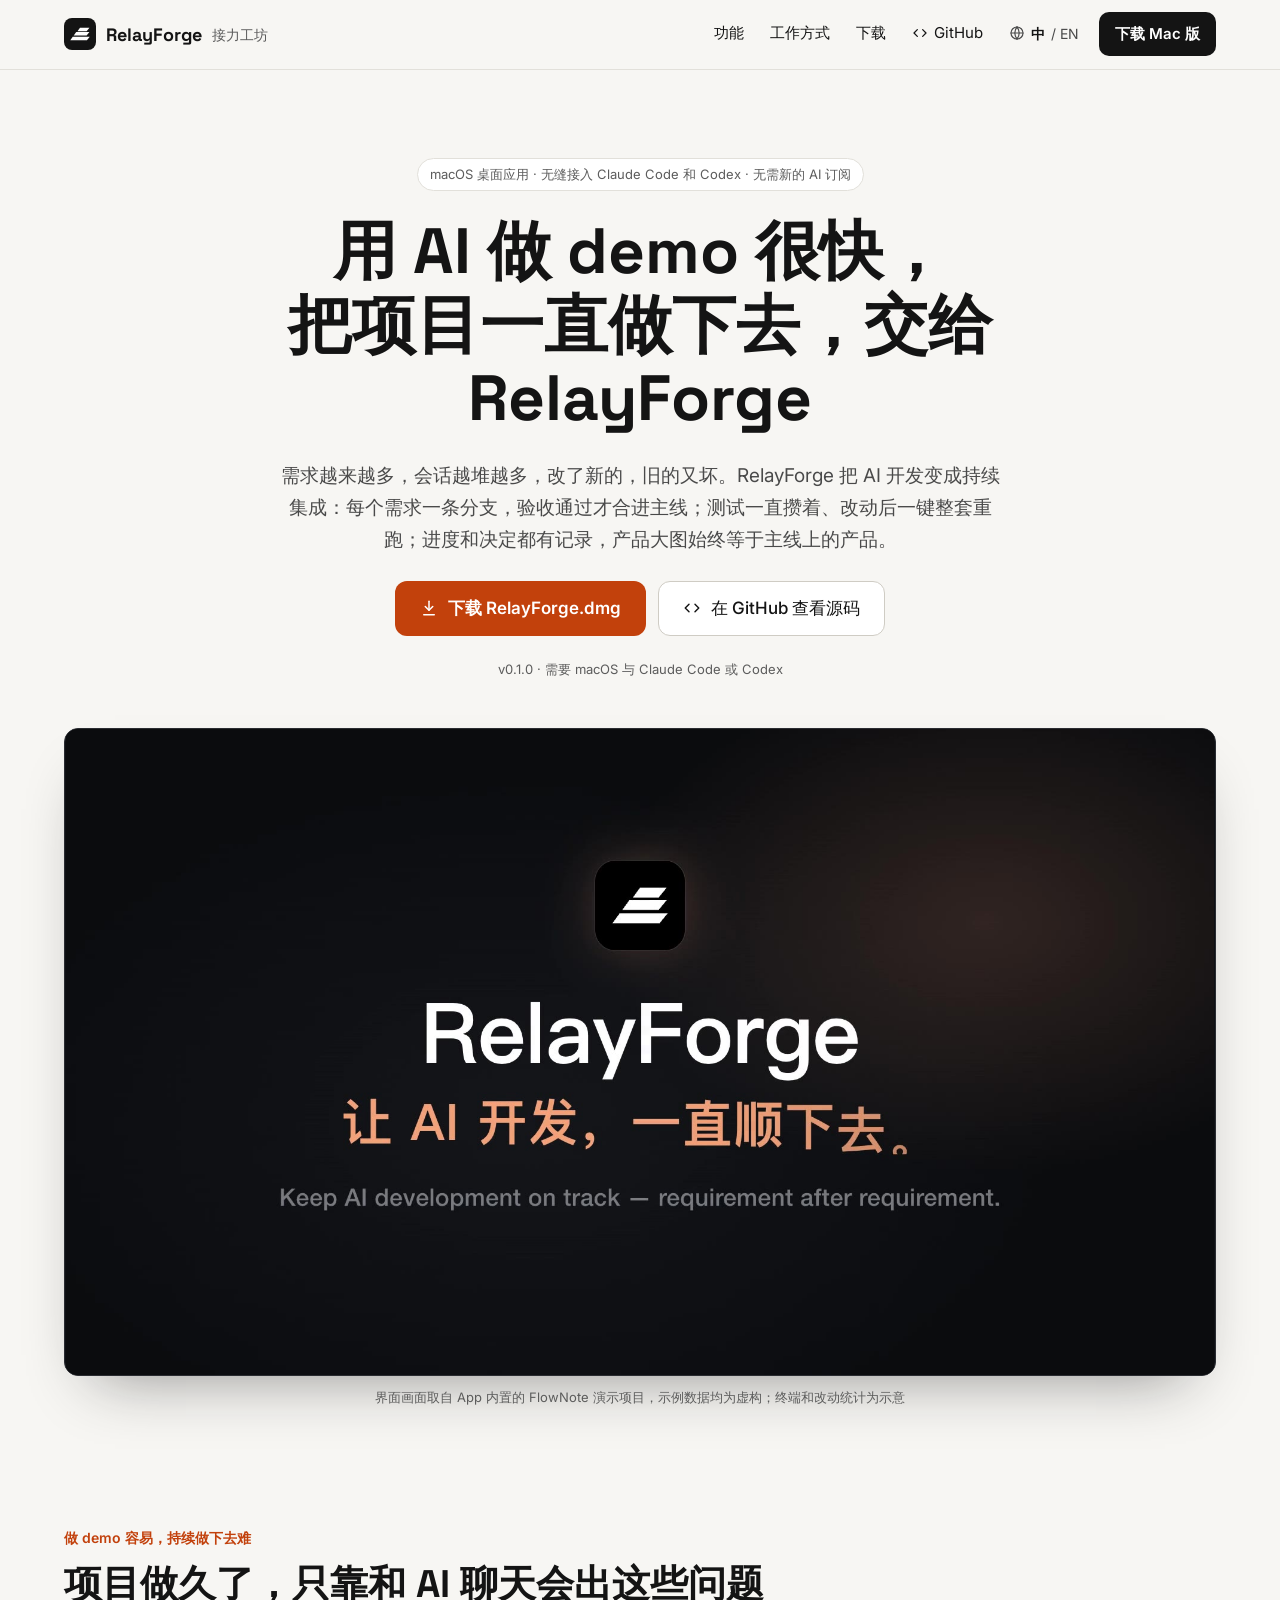
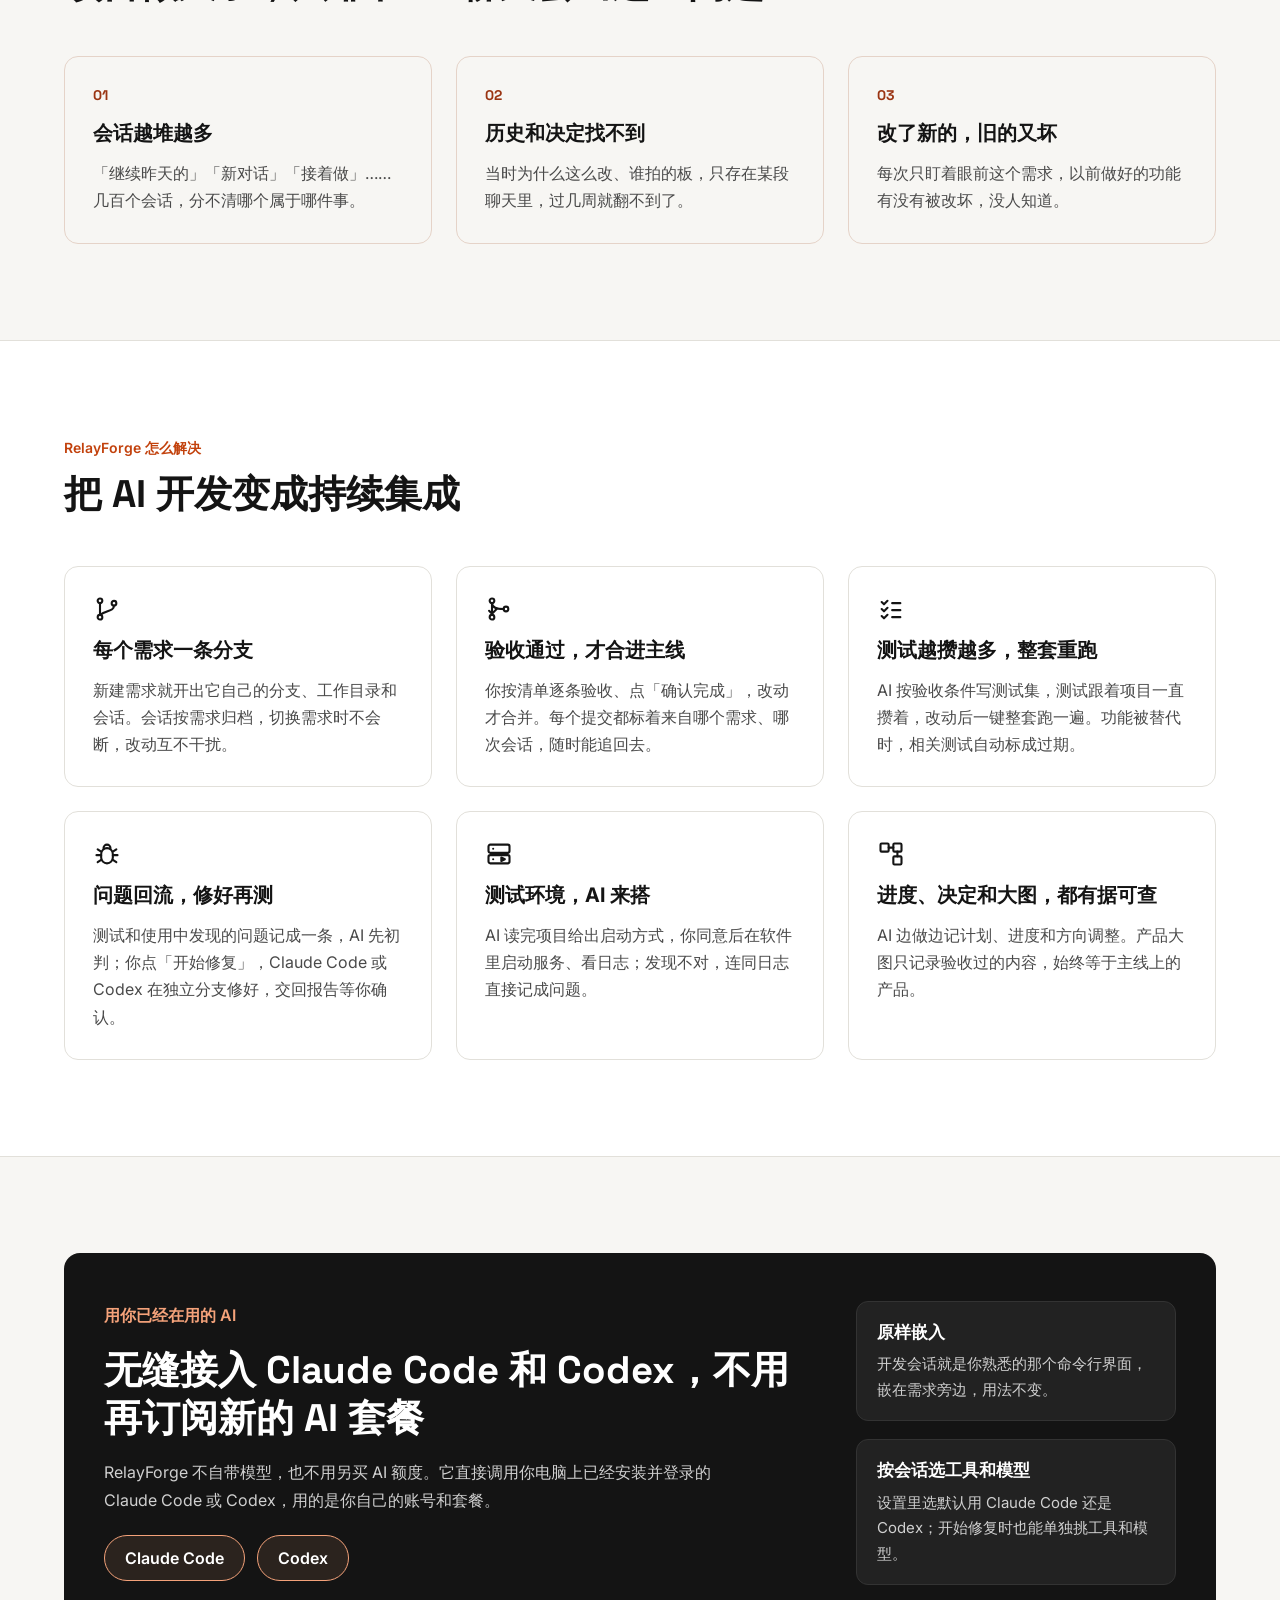
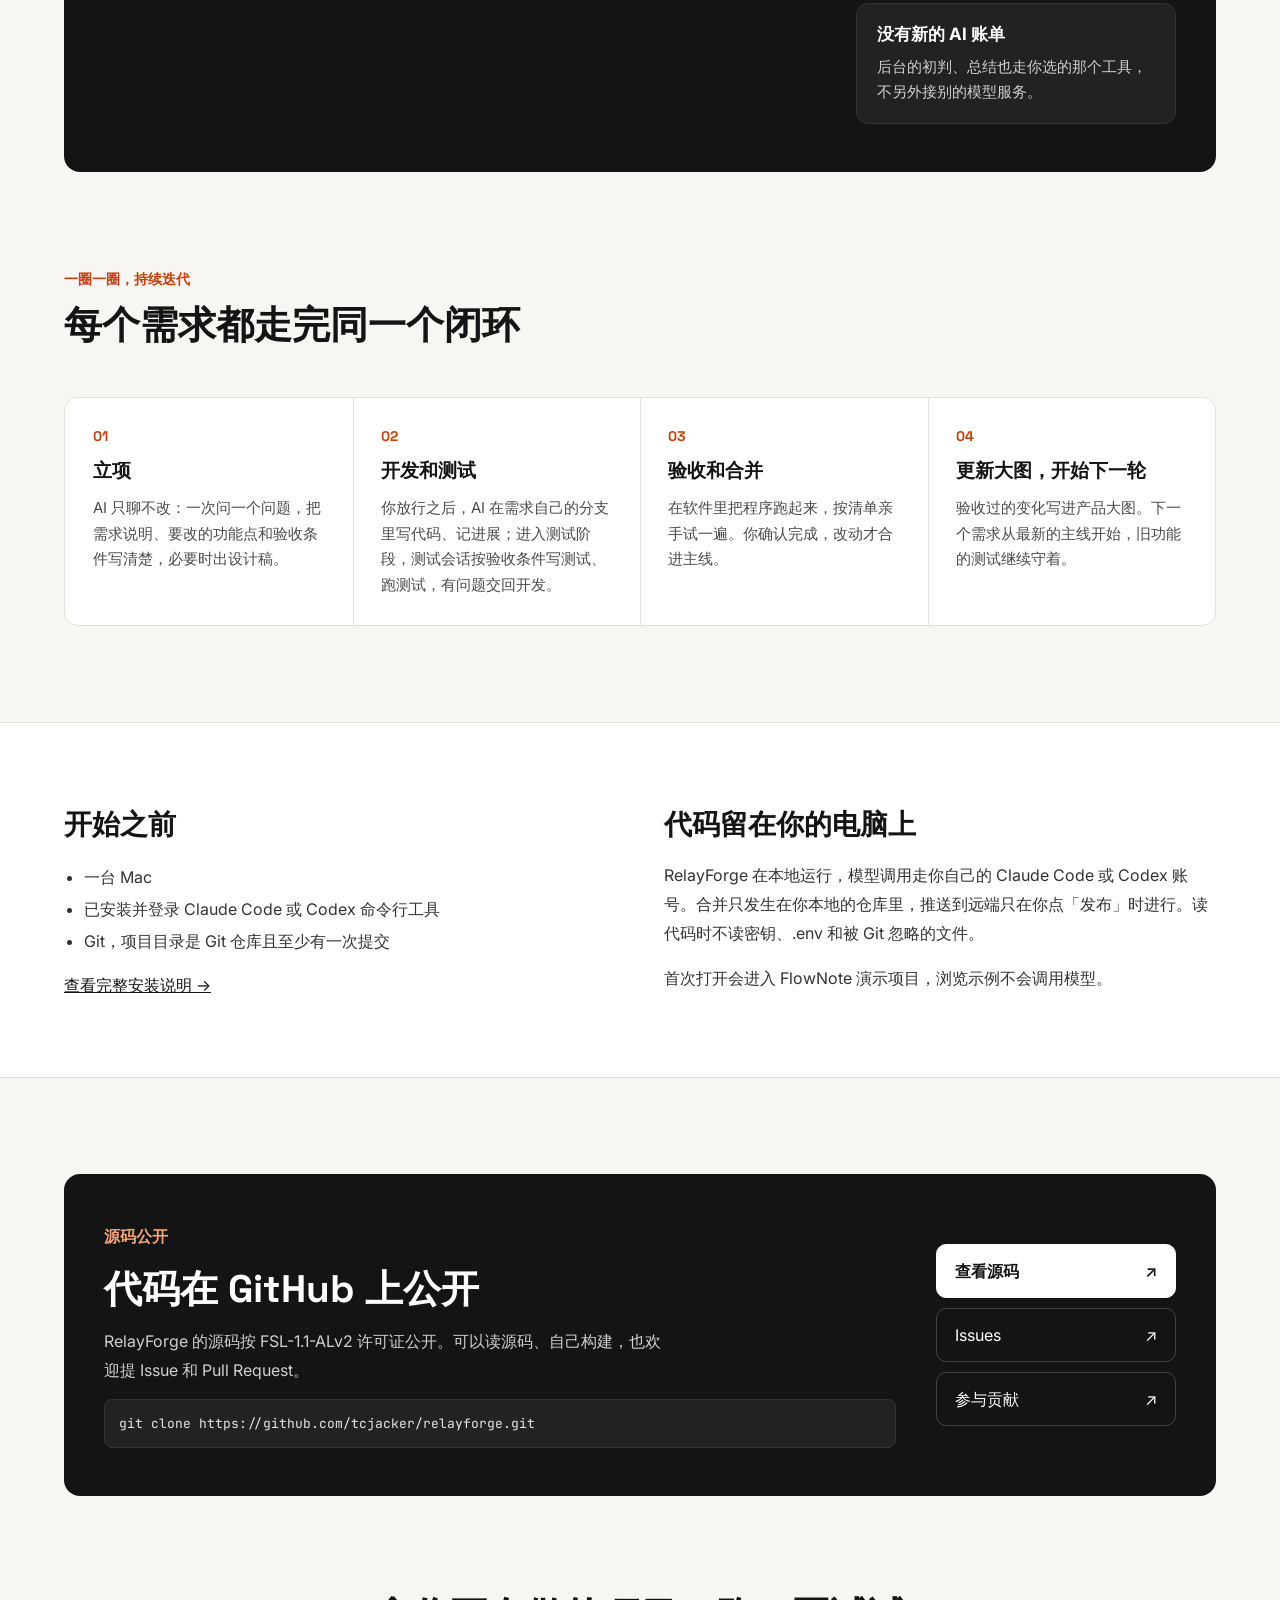
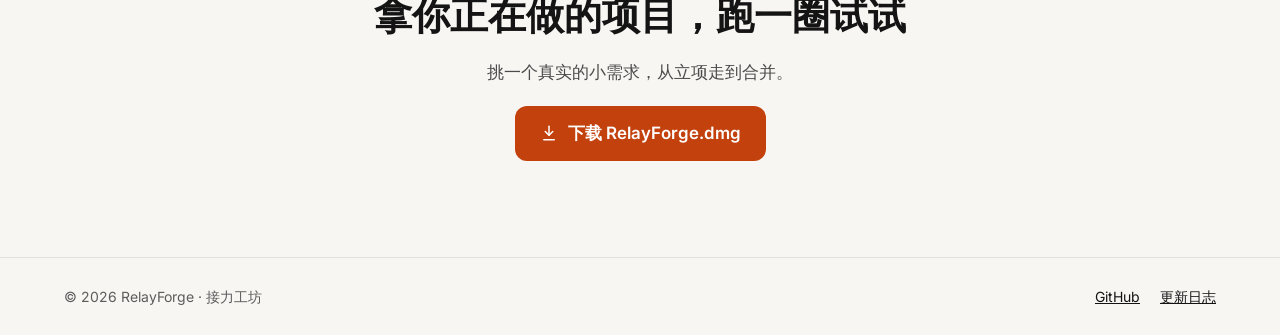
==== index.html @ 6fe55074 "Publish RelayForge website Co-Authored-By: Claude Opus 5.5 <noreply@anthropic.com>" ====
<!doctype html>
<html lang="zh-CN">
<head>
<meta charset="utf-8">
<meta name="viewport" content="width=device-width, initial-scale=1">
<title>RelayForge · 让项目一直做下去：为 AI 持续开发而生的工作台</title>
<meta name="description" content="用 Claude Code、Codex 做 demo 很快，把项目一直做下去才难。RelayForge 为持续开发而生，无缝接入你已经在用的 Claude Code 和 Codex，不用再订阅新的 AI 套餐：每个需求一条分支，验收通过才合进主线；测试越攒越多、改动后一键整套重跑；进度、决定和产品大图都有据可查。">
<link rel="icon" href="/static/logo.svg" type="image/svg+xml">
<link rel="alternate" hreflang="zh-CN" href="https://tcjacker.github.io/">
<link rel="alternate" hreflang="en" href="https://tcjacker.github.io/en">
<link rel="preconnect" href="https://fonts.googleapis.com">
<link rel="stylesheet" href="https://fonts.googleapis.com/css2?family=Inter:wght@400;500;600;700&family=Space+Grotesk:wght@500;700&family=JetBrains+Mono:wght@400;500&display=swap">
<link rel="stylesheet" href="/static/site.css">
<script src="/static/site.js" defer></script>
</head>
<body>
<a class="skip" href="#main">跳到正文</a>
<header class="site-header">
  <nav class="wrap nav" aria-label="主导航">
    <a class="brand" href="/">
      <span class="brand-mark"><svg width="22" height="22" viewBox="15 25 70 50" aria-hidden="true"><polygon points="50,30 80,30 71,41 42,41" fill="#fff"/><polygon points="38,44 80,44 71,55 30,55" fill="#fff"/><polygon points="27,59 81,59 72,70 19,70" fill="#fff"/></svg></span>
      <span class="brand-name">RelayForge</span>
      <span class="brand-tag">接力工坊</span>
    </a>
    <div class="nav-links">
      <a href="/#features">功能</a>
      <a href="/#flow">工作方式</a>
      <a href="/download" >下载</a>
      
      <a href="https://github.com/tcjacker/relayforge"><svg width="16" height="16" viewBox="0 0 24 24" fill="none" stroke="currentColor" stroke-width="1.9" stroke-linecap="round" stroke-linejoin="round" aria-hidden="true"><path d="m8 7-5 5 5 5"/><path d="m16 7 5 5-5 5"/></svg>GitHub</a>
      <a class="lang" href="/en/" hreflang="en" aria-label="Switch to English"><svg width="16" height="16" viewBox="0 0 24 24" fill="none" stroke="currentColor" stroke-width="1.8" stroke-linecap="round" stroke-linejoin="round" aria-hidden="true"><circle cx="12" cy="12" r="9"/><path d="M3 12h18"/><path d="M12 3a14 14 0 0 1 0 18"/><path d="M12 3a14 14 0 0 0 0 18"/></svg><b>中</b> / EN</a>
      <a class="nav-cta" href="/download">下载 Mac 版</a>
    </div>
  </nav>
</header>
<main id="main">

<section class="wrap hero">
  <p class="pill">macOS 桌面应用 · 无缝接入 Claude Code 和 Codex · 无需新的 AI 订阅</p>
  <h1><span>用 AI 做 demo 很快，</span><span>把项目一直做下去，交给 RelayForge</span></h1>
  <p class="lead">需求越来越多，会话越堆越多，改了新的，旧的又坏。RelayForge 把 AI 开发变成持续集成：每个需求一条分支，验收通过才合进主线；测试一直攒着、改动后一键整套重跑；进度和决定都有记录，产品大图始终等于主线上的产品。</p>
  <div class="actions">
    <a class="btn btn-primary" href="/download"><svg width="18" height="18" viewBox="0 0 24 24" fill="none" stroke="currentColor" stroke-width="2" stroke-linecap="round" stroke-linejoin="round" aria-hidden="true"><path d="M12 3v12"/><path d="m7 10 5 5 5-5"/><path d="M5 21h14"/></svg>下载 RelayForge.dmg</a>
    <a class="btn btn-ghost" href="https://github.com/tcjacker/relayforge"><svg width="18" height="18" viewBox="0 0 24 24" fill="none" stroke="currentColor" stroke-width="1.9" stroke-linecap="round" stroke-linejoin="round" aria-hidden="true"><path d="m8 7-5 5 5 5"/><path d="m16 7 5 5-5 5"/></svg>在 GitHub 查看源码</a>
  </div>
  <p class="meta">v0.1.0 · 需要 macOS 与 Claude Code 或 Codex</p>
</section>

<section class="wrap preview">
  <figure class="promo">
    <video muted loop playsinline preload="metadata" data-autoplay
           poster="/static/video/relayforge-promo-poster.jpg" aria-label="RelayForge 宣传视频：只靠和 AI 聊天做项目，上周做到哪了不记得、又要讲一遍背景、修好一个 bug 坏了两个功能、一次改几十个文件，于是不敢放手。RelayForge 让 AI 开发一直顺下去：隔多久回来都接得上；放心让 AI 大胆改，没你点头进不了主线；你只做决定，问题 AI 找、AI 修，环境 AI 搭；项目越做越清楚。用你现在的 Claude Code 或 Codex，不用新的 AI 订阅">
      <source src="/static/video/relayforge-promo.mp4" type="video/mp4">
    </video>
    <figcaption class="caption">界面画面取自 App 内置的 FlowNote 演示项目，示例数据均为虚构；终端和改动统计为示意</figcaption>
  </figure>
</section>

<section id="why" class="wrap section section-after-preview">
  <div class="section-head">
    <p class="kicker">做 demo 容易，持续做下去难</p>
    <h2 class="h2">项目做久了，只靠和 AI 聊天会出这些问题</h2>
  </div>
  <ol class="cards pains">
    
    <li class="card pain"><span class="pain-num">01</span><h3>会话越堆越多</h3><p>「继续昨天的」「新对话」「接着做」……几百个会话，分不清哪个属于哪件事。</p></li>
    
    <li class="card pain"><span class="pain-num">02</span><h3>历史和决定找不到</h3><p>当时为什么这么改、谁拍的板，只存在某段聊天里，过几周就翻不到了。</p></li>
    
    <li class="card pain"><span class="pain-num">03</span><h3>改了新的，旧的又坏</h3><p>每次只盯着眼前这个需求，以前做好的功能有没有被改坏，没人知道。</p></li>
    
  </ol>
</section>

<section id="features" class="band">
  <div class="wrap section">
    <div class="section-head">
      <p class="kicker">RelayForge 怎么解决</p>
      <h2 class="h2">把 AI 开发变成持续集成</h2>
    </div>
    <div class="cards cards-3">
      <div class="card"><svg width="28" height="28" viewBox="0 0 24 24" fill="none" stroke="currentColor" stroke-width="1.8" stroke-linecap="round" stroke-linejoin="round" aria-hidden="true"><circle cx="6" cy="5" r="2"/><circle cx="6" cy="19" r="2"/><circle cx="18" cy="7" r="2"/><path d="M6 7v10"/><path d="M18 9c0 5-6 4-12 8"/></svg><h3>每个需求一条分支</h3><p>新建需求就开出它自己的分支、工作目录和会话。会话按需求归档，切换需求时不会断，改动互不干扰。</p></div>
      <div class="card"><svg width="28" height="28" viewBox="0 0 24 24" fill="none" stroke="currentColor" stroke-width="1.8" stroke-linecap="round" stroke-linejoin="round" aria-hidden="true"><circle cx="6" cy="5" r="2"/><circle cx="6" cy="19" r="2"/><circle cx="18" cy="12" r="2"/><path d="M6 7v10"/><path d="M6 7c0 4 6 5 10 5"/><path d="m3.5 13.5 2.5 2.5 4-4"/></svg><h3>验收通过，才合进主线</h3><p>你按清单逐条验收、点「确认完成」，改动才合并。每个提交都标着来自哪个需求、哪次会话，随时能追回去。</p></div>
      <div class="card"><svg width="28" height="28" viewBox="0 0 24 24" fill="none" stroke="currentColor" stroke-width="1.8" stroke-linecap="round" stroke-linejoin="round" aria-hidden="true"><path d="m4 6 2 2 3-3"/><path d="m4 12 2 2 3-3"/><path d="m4 18 2 2 3-3"/><path d="M13 7h7"/><path d="M13 13h7"/><path d="M13 19h7"/></svg><h3>测试越攒越多，整套重跑</h3><p>AI 按验收条件写测试集，测试跟着项目一直攒着，改动后一键整套跑一遍。功能被替代时，相关测试自动标成过期。</p></div>
      <div class="card"><svg width="28" height="28" viewBox="0 0 24 24" fill="none" stroke="currentColor" stroke-width="1.8" stroke-linecap="round" stroke-linejoin="round" aria-hidden="true"><rect x="7" y="7" width="10" height="13" rx="5"/><path d="M9 7a3 3 0 0 1 6 0"/><path d="M3 13h4"/><path d="M17 13h4"/><path d="M4 8l3 2"/><path d="M20 8l-3 2"/><path d="M4 19l3-2"/><path d="M20 19l-3-2"/></svg><h3>问题回流，修好再测</h3><p>测试和使用中发现的问题记成一条，AI 先初判；你点「开始修复」，Claude Code 或 Codex 在独立分支修好，交回报告等你确认。</p></div>
      <div class="card"><svg width="28" height="28" viewBox="0 0 24 24" fill="none" stroke="currentColor" stroke-width="1.8" stroke-linecap="round" stroke-linejoin="round" aria-hidden="true"><rect x="3" y="4" width="18" height="7" rx="1.5"/><rect x="3" y="13" width="18" height="7" rx="1.5"/><path d="M7 7.5h.01"/><path d="M7 16.5h.01"/><path d="m14 15 3 1.5-3 1.5z"/></svg><h3>测试环境，AI 来搭</h3><p>AI 读完项目给出启动方式，你同意后在软件里启动服务、看日志；发现不对，连同日志直接记成问题。</p></div>
      <div class="card"><svg width="28" height="28" viewBox="0 0 24 24" fill="none" stroke="currentColor" stroke-width="1.8" stroke-linecap="round" stroke-linejoin="round" aria-hidden="true"><rect x="3" y="3" width="7" height="7" rx="1"/><rect x="14" y="3" width="7" height="7" rx="1"/><rect x="14" y="14" width="7" height="7" rx="1"/><path d="M10 6.5h4"/><path d="M17.5 10v4"/></svg><h3>进度、决定和大图，都有据可查</h3><p>AI 边做边记计划、进度和方向调整。产品大图只记录验收过的内容，始终等于主线上的产品。</p></div>
    </div>
  </div>
</section>

<section id="bring-your-ai" class="wrap">
  <div class="byo">
    <div class="byo-head">
      <p class="kicker">用你已经在用的 AI</p>
      <h2 class="h2">无缝接入 Claude Code 和 Codex，不用再订阅新的 AI 套餐</h2>
      <p>RelayForge 不自带模型，也不用另买 AI 额度。它直接调用你电脑上已经安装并登录的 Claude Code 或 Codex，用的是你自己的账号和套餐。</p>
      <div class="byo-tools" aria-hidden="true"><span>Claude Code</span><span>Codex</span></div>
    </div>
    <ul class="byo-points">
      
      <li><h3>原样嵌入</h3><p>开发会话就是你熟悉的那个命令行界面，嵌在需求旁边，用法不变。</p></li>
      
      <li><h3>按会话选工具和模型</h3><p>设置里选默认用 Claude Code 还是 Codex；开始修复时也能单独挑工具和模型。</p></li>
      
      <li><h3>没有新的 AI 账单</h3><p>后台的初判、总结也走你选的那个工具，不另外接别的模型服务。</p></li>
      
    </ul>
  </div>
</section>

<section id="flow" class="wrap section">
  <div class="section-head">
    <p class="kicker">一圈一圈，持续迭代</p>
    <h2 class="h2">每个需求都走完同一个闭环</h2>
  </div>
  <ol class="steps">
    
    <li><span class="num">01</span><h3>立项</h3><p>AI 只聊不改：一次问一个问题，把需求说明、要改的功能点和验收条件写清楚，必要时出设计稿。</p></li>
    
    <li><span class="num">02</span><h3>开发和测试</h3><p>你放行之后，AI 在需求自己的分支里写代码、记进展；进入测试阶段，测试会话按验收条件写测试、跑测试，有问题交回开发。</p></li>
    
    <li><span class="num">03</span><h3>验收和合并</h3><p>在软件里把程序跑起来，按清单亲手试一遍。你确认完成，改动才合进主线。</p></li>
    
    <li><span class="num">04</span><h3>更新大图，开始下一轮</h3><p>验收过的变化写进产品大图。下一个需求从最新的主线开始，旧功能的测试继续守着。</p></li>
    
  </ol>
</section>

<section class="band">
  <div class="wrap two-col">
    <div>
      <h2 class="h2-sm">开始之前</h2>
      <ul class="bullets">
        <li>一台 Mac</li>
        <li>已安装并登录 Claude Code 或 Codex 命令行工具</li>
        <li>Git，项目目录是 Git 仓库且至少有一次提交</li>
      </ul>
      <a href="/download#requirements">查看完整安装说明 →</a>
    </div>
    <div>
      <h2 class="h2-sm">代码留在你的电脑上</h2>
      <p class="body-text">RelayForge 在本地运行，模型调用走你自己的 Claude Code 或 Codex 账号。合并只发生在你本地的仓库里，推送到远端只在你点「发布」时进行。读代码时不读密钥、.env 和被 Git 忽略的文件。</p>
      <p class="body-text">首次打开会进入 FlowNote 演示项目，浏览示例不会调用模型。</p>
    </div>
  </div>
</section>


<section id="opensource" class="wrap">
  <div class="os">
    <div class="os-text">
      <p class="kicker">源码公开</p>
      
      <h2 class="h2">代码在 GitHub 上公开</h2>
      <p>RelayForge 的源码按 FSL-1.1-ALv2 许可证公开。可以读源码、自己构建，也欢迎提 Issue 和 Pull Request。</p>
      <div class="code">git clone https://github.com/tcjacker/relayforge.git</div>
      
    </div>
    <div class="os-links">
      <a href="https://github.com/tcjacker/relayforge">查看源码 <span aria-hidden="true">↗</span></a>
      <a href="https://github.com/tcjacker/relayforge/issues">Issues <span aria-hidden="true">↗</span></a>
      <a href="https://github.com/tcjacker/relayforge/blob/main/CONTRIBUTING.md">参与贡献 <span aria-hidden="true">↗</span></a>
    </div>
  </div>
</section>


<section class="wrap cta">
  <h2 class="h2">拿你正在做的项目，跑一圈试试</h2>
  <p>挑一个真实的小需求，从立项走到合并。</p>
  <a class="btn btn-primary" href="/download"><svg width="18" height="18" viewBox="0 0 24 24" fill="none" stroke="currentColor" stroke-width="2" stroke-linecap="round" stroke-linejoin="round" aria-hidden="true"><path d="M12 3v12"/><path d="m7 10 5 5 5-5"/><path d="M5 21h14"/></svg>下载 RelayForge.dmg</a>
</section>

</main>
<footer class="site-footer">
  <div class="wrap footer">
    <span>© 2026 RelayForge · 接力工坊</span>
    <nav aria-label="页脚">
      <a href="https://github.com/tcjacker/relayforge">GitHub</a>
      <a href="/download#changelog">更新日志</a>
      
    </nav>
  </div>
</footer>
</body>
</html>
---- static/site.css ----
:root {
  --ground: #F7F6F3;
  --surface: #FFFFFF;
  --surface-2: #FBFAF8;
  --ink: #141414;
  --ink-2: #333333;
  --muted: #4A4A4A;
  --muted-2: #5C5C5C;
  --line: #E2E0DA;
  --line-2: #CFCCC4;
  --accent: #C2410C;
  --accent-ink: #FFFFFF;
  --dark: #141414;
  --dark-2: #222222;
  --dark-text: #D0D0D0;
  --ok-bg: #E1F0E6; --ok: #1F5F38;
  --warn-bg: #FDEBD8; --warn: #8A2E07;
  --info-bg: #DCE7FB; --info: #1E3A8A;
  --mono: "JetBrains Mono", ui-monospace, SFMono-Regular, Menlo, monospace;
  --display: "Space Grotesk", "Noto Sans SC", "PingFang SC", sans-serif;
  --sans: Inter, "Noto Sans SC", "PingFang SC", system-ui, sans-serif;
}

* { box-sizing: border-box; }
html { -webkit-text-size-adjust: 100%; }
body { margin: 0; background: var(--ground); color: var(--ink); font-family: var(--sans); line-height: 1.5; }
a { color: var(--ink); }
a:hover { color: var(--accent); }
img { max-width: 100%; }
h1, h2, h3 { margin: 0; }
p { margin: 0; }
:focus-visible { outline: 2px solid var(--accent); outline-offset: 2px; }

.skip { position: absolute; left: -9999px; }
.skip:focus { left: 16px; top: 16px; z-index: 10; background: var(--surface); padding: 8px 12px; border-radius: 8px; }
.sr-only { position: absolute; width: 1px; height: 1px; overflow: hidden; clip: rect(0 0 0 0); white-space: nowrap; }

.wrap { max-width: 1200px; margin: 0 auto; padding-left: 24px; padding-right: 24px; }
@media (max-width: 480px) { .wrap { padding-left: 16px; padding-right: 16px; } }

/* 导航 */
.site-header { border-bottom: 1px solid var(--line); background: var(--ground); }
.nav { display: flex; flex-wrap: wrap; align-items: center; justify-content: space-between; gap: 8px 16px; padding-top: 12px; padding-bottom: 12px; }
.brand { display: flex; align-items: center; gap: 10px; text-decoration: none; color: var(--ink); min-height: 44px; }
.brand-mark { width: 32px; height: 32px; border-radius: 8px; background: var(--dark); display: flex; align-items: center; justify-content: center; flex: none; }
.brand-name { font-family: var(--display); font-weight: 700; font-size: 18px; }
.brand-tag { font-size: 14px; color: var(--muted-2); }
.nav-links { display: flex; flex-wrap: wrap; align-items: center; gap: 2px; }
.nav-links a { padding: 10px 12px; min-height: 44px; display: inline-flex; align-items: center; gap: 6px; font-size: 15px; text-decoration: none; border-bottom: 2px solid transparent; }
.nav-links a[aria-current="page"] { font-weight: 600; border-bottom-color: var(--ink); }
.nav-links .lang { font-size: 14px; color: var(--muted); }
.nav-links .lang b { color: var(--ink); }
.nav-links .nav-cta { margin-left: 6px; padding: 10px 16px; border-radius: 10px; background: var(--dark); color: #fff; font-weight: 600; border: 0; }
.nav-links .nav-cta:hover { color: #fff; background: #000; }

/* 按钮 */
.btn { display: inline-flex; align-items: center; justify-content: center; gap: 10px; padding: 14px 24px; min-height: 52px; border-radius: 12px; font: inherit; font-size: 17px; font-weight: 600; text-decoration: none; cursor: pointer; border: 1px solid transparent; }
.btn-primary { background: var(--accent); color: var(--accent-ink); }
.btn-primary:hover { background: #9A3412; color: #fff; }
.btn-ghost { background: var(--surface); color: var(--ink); border-color: var(--line-2); font-weight: 500; }
.btn-dark { background: var(--dark); color: #fff; }
.btn-dark:hover { color: #fff; background: #000; }
.btn-sm { padding: 10px 16px; min-height: 44px; font-size: 15px; border-radius: 10px; }

/* 首页 */
.hero { padding-top: 88px; padding-bottom: 48px; display: flex; flex-direction: column; align-items: center; text-align: center; gap: 24px; }
.pill { display: inline-flex; padding: 6px 12px; border: 1px solid var(--line); border-radius: 999px; font-size: 13px; color: var(--muted-2); background: var(--surface); }
.hero h1 { font-family: var(--display); font-size: clamp(2.2rem, 5vw, 4rem); line-height: 1.15; max-width: 900px; }
.hero h1 span { display: block; }
.lead { font-size: 19px; line-height: 1.7; color: var(--muted); max-width: 720px; }
.actions { display: flex; flex-wrap: wrap; gap: 12px; justify-content: center; }
.meta { font-size: 13px; color: var(--muted-2); }
.actions.start { justify-content: flex-start; }
.block { padding-top: 48px; padding-bottom: 48px; }
.section-tight { padding-top: 72px; padding-bottom: 72px; gap: 28px; }
.h2-xs { font-size: 16px; }
.h3-sm { font-size: 16px; }
.code-lg { padding: 18px 20px; font-size: 14px; line-height: 2; border-radius: 12px; }
#requirements .h2-sm { margin-bottom: 20px; }
.page-intro { padding-top: 56px; padding-bottom: 24px; display: flex; flex-direction: column; gap: 12px; }
.done .body-text .btn-sm { margin-left: 8px; min-height: 36px; padding: 6px 12px; font-size: 14px; vertical-align: middle; }

.preview { padding-bottom: 96px; }
.promo { margin: 0; }
.promo video { display: block; width: 100%; height: auto; aspect-ratio: 16 / 9; border-radius: 14px; border: 1px solid #2A2C31; background: #0E1014; box-shadow: 0 30px 60px -30px rgba(20,20,20,.45); }
.caption { margin-top: 12px; font-size: 13px; color: var(--muted-2); text-align: center; }

.band { background: var(--surface); border-top: 1px solid var(--line); border-bottom: 1px solid var(--line); }
.section { padding-top: 96px; padding-bottom: 96px; display: flex; flex-direction: column; gap: 48px; }
.section-head { display: flex; flex-direction: column; gap: 12px; max-width: 720px; }
.kicker { font-size: 14px; font-weight: 600; color: var(--accent); }
.h2 { font-family: var(--display); font-size: clamp(1.7rem, 3vw, 2.6rem); line-height: 1.25; }
.cards { display: grid; grid-template-columns: repeat(auto-fit, minmax(260px, 1fr)); gap: 24px; }
.cards-3 { grid-template-columns: repeat(3, minmax(0, 1fr)); }
@media (max-width: 960px) { .cards-3 { grid-template-columns: repeat(2, minmax(0, 1fr)); } }
@media (max-width: 600px) { .cards-3 { grid-template-columns: 1fr; } }
.card { padding: 28px; border-radius: 14px; border: 1px solid var(--line); display: flex; flex-direction: column; gap: 12px; background: var(--surface); }
.card h3 { font-size: 20px; }
.card p { font-size: 16px; line-height: 1.7; color: var(--muted); }

.section-after-preview { padding-top: 24px; }
.byo { margin-top: 96px; border-radius: 16px; background: var(--dark); color: #F2F2F2; padding: 48px 40px; display: flex; flex-wrap: wrap; gap: 40px; }
@media (max-width: 480px) { .byo { padding: 32px 20px; } }
.byo-head { flex: 999 1 440px; min-width: 0; display: flex; flex-direction: column; gap: 16px; }
.byo-head .kicker { color: #F4A27A; }
.byo-head .h2 { color: #fff; }
.byo-head p { font-size: 16px; line-height: 1.8; color: var(--dark-text); max-width: 620px; }
.byo-tools { display: flex; flex-wrap: wrap; gap: 12px; margin-top: 4px; }
.byo-tools span { padding: 10px 20px; border-radius: 999px; border: 1px solid #F4A27A; color: #fff; font-weight: 600; background: rgba(244,162,122,.10); }
.byo-points { flex: 1 1 320px; min-width: 0; margin: 0; padding: 0; list-style: none; display: flex; flex-direction: column; gap: 18px; }
.byo-points li { padding: 18px 20px; border-radius: 12px; border: 1px solid #333; background: var(--dark-2); }
.byo-points h3 { font-size: 17px; color: #fff; margin-bottom: 6px; }
.byo-points p { font-size: 15px; line-height: 1.7; color: var(--dark-text); }
.pains { margin: 0; padding: 0; list-style: none; }
.card.pain { background: transparent; border-color: #E5D3C8; }
.pain-num { font-family: var(--display); font-size: 14px; font-weight: 700; color: #9A3412; }
.steps { margin: 0; padding: 0; list-style: none; display: grid; grid-template-columns: repeat(auto-fit, minmax(230px, 1fr)); border: 1px solid var(--line); border-radius: 14px; background: var(--surface); overflow: hidden; }
.steps li { padding: 28px; display: flex; flex-direction: column; gap: 10px; border-right: 1px solid var(--line); border-bottom: 1px solid var(--line); margin: 0 -1px -1px 0; }
.steps .num { font-family: var(--display); font-size: 14px; font-weight: 700; color: var(--accent); }
.steps h3 { font-size: 19px; }
.steps p { font-size: 15px; line-height: 1.7; color: var(--muted); }

.two-col { padding-top: 80px; padding-bottom: 80px; display: grid; grid-template-columns: repeat(auto-fit, minmax(300px, 1fr)); gap: 48px; }
.two-col > div { display: flex; flex-direction: column; gap: 16px; }
.h2-sm { font-family: var(--display); font-size: 28px; }
.bullets { margin: 0; padding-left: 20px; font-size: 16px; line-height: 2; color: var(--ink-2); }
.body-text { font-size: 16px; line-height: 1.8; color: var(--ink-2); }

.os { margin-top: 96px; border-radius: 16px; background: var(--dark); color: #F2F2F2; padding: 48px 40px; display: flex; flex-wrap: wrap; gap: 40px; align-items: center; justify-content: space-between; }
@media (max-width: 480px) { .os { padding: 32px 20px; } }
.os-text { flex: 999 1 420px; min-width: 0; display: flex; flex-direction: column; gap: 14px; }
.os-text .kicker { color: #F4A27A; }
.os-text .h2 { color: #fff; }
.os-text p { font-size: 16px; line-height: 1.8; color: var(--dark-text); max-width: 560px; }
.os-links { flex: 1 1 240px; display: flex; flex-direction: column; gap: 10px; }
.os-links a { display: flex; align-items: center; justify-content: space-between; padding: 14px 18px; min-height: 52px; border-radius: 10px; border: 1px solid #444; color: #fff; text-decoration: none; font-size: 16px; }
.os-links a:first-child { background: #fff; color: var(--ink); font-weight: 600; border-color: #fff; }
.os-links a:hover { border-color: #F4A27A; }

.code { padding: 12px 14px; border-radius: 8px; background: var(--dark); color: #E6E6E6; font-family: var(--mono); font-size: 13px; line-height: 1.8; overflow-x: auto; white-space: pre; }
.os .code { background: var(--dark-2); border: 1px solid #333; }

.cta { padding-top: 96px; padding-bottom: 96px; display: flex; flex-direction: column; align-items: center; gap: 20px; text-align: center; }
.cta p { font-size: 17px; color: var(--muted); }

.site-footer { border-top: 1px solid var(--line); }
.footer { padding-top: 28px; padding-bottom: 28px; display: flex; flex-wrap: wrap; gap: 16px 24px; justify-content: space-between; font-size: 14px; color: var(--muted-2); }
.footer nav { display: flex; flex-wrap: wrap; gap: 4px 20px; }

/* 下载页 */
.page-head { padding-top: 64px; padding-bottom: 40px; display: flex; flex-wrap: wrap; gap: 40px; align-items: stretch; }
.page-head .main { flex: 999 1 480px; min-width: 0; display: flex; flex-direction: column; gap: 20px; justify-content: center; }
.h1 { font-family: var(--display); font-size: clamp(2rem, 4vw, 3.2rem); line-height: 1.2; }
.panel { padding: 24px; border-radius: 14px; border: 1px solid var(--line); background: var(--surface); display: flex; flex-direction: column; gap: 14px; }
.side { flex: 1 1 340px; min-width: 0; }
.hash { font-family: var(--mono); font-size: 13px; color: var(--muted-2); word-break: break-all; }
.small { font-size: 14px; color: var(--muted-2); }
.req-grid { display: grid; grid-template-columns: repeat(auto-fit, minmax(220px, 1fr)); gap: 16px; }
.req-grid .panel { padding: 20px; gap: 4px; }
.req-grid strong { font-size: 17px; }
.install { margin: 0; padding: 0; list-style: none; display: grid; grid-template-columns: repeat(auto-fit, minmax(230px, 1fr)); gap: 24px; }
.install li { display: flex; flex-direction: column; gap: 8px; }
.install .num { font-size: 14px; font-weight: 700; color: var(--accent); }
.install p { font-size: 16px; line-height: 1.6; }
.note { padding: 20px; border-radius: 12px; border: 1px solid var(--line); background: var(--surface-2); display: flex; flex-direction: column; gap: 10px; }
.note p { font-size: 15px; line-height: 1.7; color: var(--muted); }
.split { display: flex; flex-wrap: wrap; gap: 40px; }
.split > .aside-col { flex: 1 1 240px; display: flex; flex-direction: column; gap: 10px; }
.split > .main-col { flex: 999 1 560px; min-width: 0; }
.release { padding: 24px 0; border-bottom: 1px solid var(--line); display: flex; flex-wrap: wrap; gap: 12px 24px; }
.release:first-child { border-top: 1px solid var(--line); }
.release .ver { flex: 0 0 160px; }
.release .ver strong { font-family: var(--display); font-size: 18px; display: block; }
.release .notes { flex: 1 1 320px; min-width: 0; font-size: 15px; line-height: 1.8; color: var(--ink-2); white-space: pre-wrap; overflow-wrap: anywhere; margin: 0; font-family: var(--sans); }

/* 反馈页 */
.fb-layout { padding-top: 16px; padding-bottom: 80px; display: flex; flex-wrap: wrap; gap: 32px; align-items: flex-start; }
.fb-main { flex: 999 1 560px; min-width: 0; border-radius: 16px; border: 1px solid var(--line); background: var(--surface); }
.fb-side { flex: 1 1 320px; min-width: 0; display: flex; flex-direction: column; gap: 20px; }
.fb-body { padding: 28px; display: flex; flex-direction: column; gap: 22px; }
@media (max-width: 480px) { .fb-body { padding: 20px 16px; } }
.field { display: flex; flex-direction: column; gap: 8px; }
.field label, .field legend { font-size: 15px; font-weight: 600; }
.field .opt { font-weight: 400; color: var(--muted-2); }
.row { display: flex; flex-wrap: wrap; gap: 16px; }
.row > .field { flex: 1 1 220px; }
input[type=text], input[type=email], input[type=search], input[type=password], textarea, select {
  padding: 12px 14px; min-height: 46px; border-radius: 10px; border: 1px solid var(--line-2); font: inherit; font-size: 15px; background: var(--surface); color: var(--ink); width: 100%;
}
textarea { line-height: 1.6; resize: vertical; }
[aria-invalid=true] { border-color: #B42318; }
.err { font-size: 14px; color: #B42318; }
.alert { padding: 14px 16px; border-radius: 10px; background: #FEF3F2; color: #912018; font-size: 15px; }
.alert ul { margin: 6px 0 0; padding-left: 20px; }
fieldset { margin: 0; padding: 0; border: 0; }
.chips { display: flex; flex-wrap: wrap; gap: 8px; }
.chip { position: relative; }
.chip input { position: absolute; opacity: 0; inset: 0; margin: 0; cursor: pointer; }
.chip span { display: inline-flex; align-items: center; padding: 10px 16px; min-height: 44px; border-radius: 999px; border: 1px solid var(--line-2); font-size: 14px; background: var(--surface); }
.chip input:checked + span { background: var(--ink); color: #fff; border-color: var(--ink); }
.chip input:focus-visible + span { outline: 2px solid var(--accent); outline-offset: 2px; }
.drop { padding: 18px; border-radius: 10px; border: 1px dashed var(--line-2); background: var(--surface-2); display: flex; flex-direction: column; gap: 10px; }
.drop input { font-size: 14px; }
.hp { position: absolute; left: -9999px; }
.submit-row { display: flex; flex-wrap: wrap; align-items: center; gap: 16px; justify-content: space-between; }
.submit-row p { font-size: 13px; color: var(--muted-2); max-width: 440px; }
.done { padding: 48px 28px; display: flex; flex-direction: column; align-items: flex-start; gap: 16px; }
.done-icon { width: 48px; height: 48px; border-radius: 50%; background: var(--ok-bg); display: flex; align-items: center; justify-content: center; }
.fid { font-family: var(--mono); font-weight: 600; }
.lookup { display: flex; flex-wrap: wrap; gap: 10px; align-items: flex-end; }
.lookup .field { flex: 1 1 260px; }
.lookup input { font-family: var(--mono); }
.status-card { border-radius: 12px; border: 1px solid var(--line); padding: 22px; display: flex; flex-direction: column; gap: 18px; }
.status-card header { display: flex; flex-wrap: wrap; gap: 10px; align-items: center; justify-content: space-between; }
.status-card h2 { font-size: 18px; }
.badge { display: inline-block; padding: 3px 10px; border-radius: 999px; font-size: 13px; font-weight: 600; background: #ECEAE4; color: var(--muted); }
.badge.new { background: var(--info-bg); color: var(--info); }
.badge.in_progress { background: var(--warn-bg); color: var(--warn); }
.badge.fixed { background: var(--ok-bg); color: var(--ok); }
.timeline { margin: 0; padding: 0; list-style: none; display: flex; flex-direction: column; gap: 18px; }
.timeline li { display: flex; gap: 14px; }
.timeline .dot { flex: 0 0 12px; height: 12px; margin-top: 6px; border-radius: 50%; background: var(--ink); }
.timeline .dot.reply { background: var(--accent); }
.timeline strong { font-size: 15px; }
.timeline .when { font-size: 13px; color: var(--muted-2); }
.timeline .text { margin-top: 4px; font-size: 15px; line-height: 1.7; color: var(--ink-2); white-space: pre-wrap; overflow-wrap: anywhere; }
.dark-card { padding: 24px; border-radius: 16px; background: var(--dark); color: #F2F2F2; display: flex; flex-direction: column; gap: 14px; }
.dark-card h2 { font-size: 18px; color: #fff; }
.dark-card p { font-size: 15px; line-height: 1.7; color: var(--dark-text); }
.side-card { padding: 24px; border-radius: 16px; border: 1px solid var(--line); background: var(--surface); display: flex; flex-direction: column; gap: 10px; }
.side-card h2 { font-size: 16px; }
.side-card ul { margin: 0; padding-left: 18px; font-size: 14px; line-height: 1.9; color: var(--ink-2); }
.side-card p { font-size: 14px; line-height: 1.7; color: var(--muted); }

/* 后台 */
.admin { min-height: 100vh; display: flex; flex-direction: column; background: #F2F1ED; }
.admin-top { background: var(--dark); color: #fff; padding: 10px 20px; display: flex; flex-wrap: wrap; gap: 12px; align-items: center; justify-content: space-between; }
.admin-top .brand { color: #fff; }
.admin-top .brand-tag { color: #BDBDBD; }
.admin-top form { display: flex; gap: 8px; align-items: center; }
.admin-top input[type=search] { width: 260px; max-width: 55vw; min-height: 40px; padding: 8px 12px; background: var(--dark-2); color: #fff; border-color: #3A3A3A; }
.admin-top button { min-height: 40px; padding: 8px 12px; border-radius: 8px; border: 1px solid #444; background: transparent; color: #fff; font: inherit; font-size: 14px; cursor: pointer; }
.admin-body { flex: 1; display: flex; flex-wrap: wrap; }
.admin-nav { flex: 1 1 200px; padding: 20px 14px; display: flex; flex-direction: column; gap: 4px; border-right: 1px solid var(--line); }
.admin-nav .label { margin: 12px 8px 6px; }
.admin-nav a { display: flex; justify-content: space-between; align-items: center; padding: 10px; min-height: 44px; border-radius: 8px; font-size: 14px; text-decoration: none; }
.admin-nav a[aria-current="page"] { background: var(--surface); font-weight: 600; box-shadow: 0 0 0 1px var(--line); }
.admin-nav a span:last-child { font-size: 13px; color: var(--muted-2); }
.admin-nav p { margin: 0 8px; font-size: 14px; line-height: 1.7; }
.admin-list { flex: 2 1 340px; min-width: 0; background: var(--surface); border-right: 1px solid var(--line); }
.admin-list h1 { font-size: 16px; padding: 14px 18px; border-bottom: 1px solid #ECEAE4; }
.admin-list ul { margin: 0; padding: 0; list-style: none; }
.admin-list a { display: flex; flex-direction: column; gap: 6px; padding: 14px 18px; border-bottom: 1px solid #ECEAE4; text-decoration: none; color: var(--ink); }
.admin-list a[aria-current="true"] { background: #FBF3EC; box-shadow: inset 3px 0 0 var(--accent); }
.admin-list .top { display: flex; justify-content: space-between; gap: 8px; font-size: 12px; color: var(--muted-2); font-family: var(--mono); }
.admin-list .title { font-size: 15px; font-weight: 600; }
.admin-list .sub { display: flex; gap: 8px; align-items: center; font-size: 12px; color: var(--muted-2); }
.admin-list .empty { padding: 24px 18px; color: var(--muted-2); font-size: 14px; }
.admin-detail { flex: 3 1 460px; min-width: 0; padding: 24px; display: flex; flex-direction: column; gap: 20px; }
.detail-head { display: flex; flex-wrap: wrap; gap: 12px; align-items: flex-start; justify-content: space-between; }
.detail-head h2 { font-size: 22px; }
.detail-head .mono { font-family: var(--mono); font-size: 13px; color: var(--muted-2); }
.detail-actions { display: flex; flex-wrap: wrap; gap: 8px; align-items: center; }
.detail-actions select { width: auto; min-height: 44px; padding: 8px 12px; }
.facts { display: grid; grid-template-columns: repeat(auto-fit, minmax(150px, 1fr)); gap: 10px; }
.facts div { padding: 12px; border-radius: 10px; background: var(--surface); border: 1px solid var(--line); }
.facts dt { font-size: 12px; color: var(--muted-2); }
.facts dd { margin: 4px 0 0; font-size: 14px; font-weight: 600; overflow-wrap: anywhere; }
.box { padding: 18px; border-radius: 12px; background: var(--surface); border: 1px solid var(--line); display: flex; flex-direction: column; gap: 10px; }
.box .text { font-size: 15px; line-height: 1.7; white-space: pre-wrap; overflow-wrap: anywhere; }
.log { margin: 0; max-height: 360px; overflow: auto; border-radius: 12px; background: var(--dark); color: #D8D8D8; padding: 16px 18px; font-family: var(--mono); font-size: 12px; line-height: 1.7; white-space: pre; }
.attachments { display: flex; flex-wrap: wrap; gap: 12px; }
.attachments a { display: flex; flex-direction: column; gap: 6px; width: 180px; font-size: 13px; text-decoration: none; }
.attachments img { width: 180px; height: 120px; object-fit: cover; border-radius: 8px; border: 1px solid var(--line); background: var(--surface); }
.attachments .file { width: 180px; height: 120px; border-radius: 8px; border: 1px solid var(--line); background: var(--surface); display: flex; align-items: center; justify-content: center; color: var(--muted-2); }
.history { margin: 0; padding: 0; list-style: none; display: flex; flex-direction: column; gap: 10px; }
.history li { padding: 12px 14px; border-radius: 10px; background: var(--surface); border: 1px solid var(--line); font-size: 14px; }
.history li.note { background: #FFFBEB; border-color: #F3E3A6; }
.history .when { font-size: 12px; color: var(--muted-2); }
.history .text { white-space: pre-wrap; overflow-wrap: anywhere; margin-top: 4px; }
.flash { padding: 10px 14px; border-radius: 10px; background: var(--ok-bg); color: var(--ok); font-size: 14px; }
.right { display: flex; gap: 8px; justify-content: flex-end; flex-wrap: wrap; }
.login { max-width: 380px; margin: 12vh auto; padding: 32px; border-radius: 16px; background: var(--surface); border: 1px solid var(--line); display: flex; flex-direction: column; gap: 18px; }
/* 垃圾判断 */
.badge.spam-spam { background: #FDE2E0; color: #912018; }
.badge.spam-unsure { background: #FEF3C7; color: #8A5A00; }
.spam-box { display: flex; flex-wrap: wrap; gap: 10px 16px; align-items: center; justify-content: space-between; padding: 12px 16px; border-radius: 12px; background: var(--surface); border: 1px solid var(--line); }
.spam-box.spam-spam { background: #FEF3F2; border-color: #F5C2BD; }
.spam-box.spam-unsure { background: #FFFBEB; border-color: #F3E3A6; }
.spam-text { font-size: 14px; }
.spam-actions { display: flex; flex-wrap: wrap; gap: 8px; }
.spam-actions .btn-sm { min-height: 36px; padding: 6px 12px; font-size: 14px; }
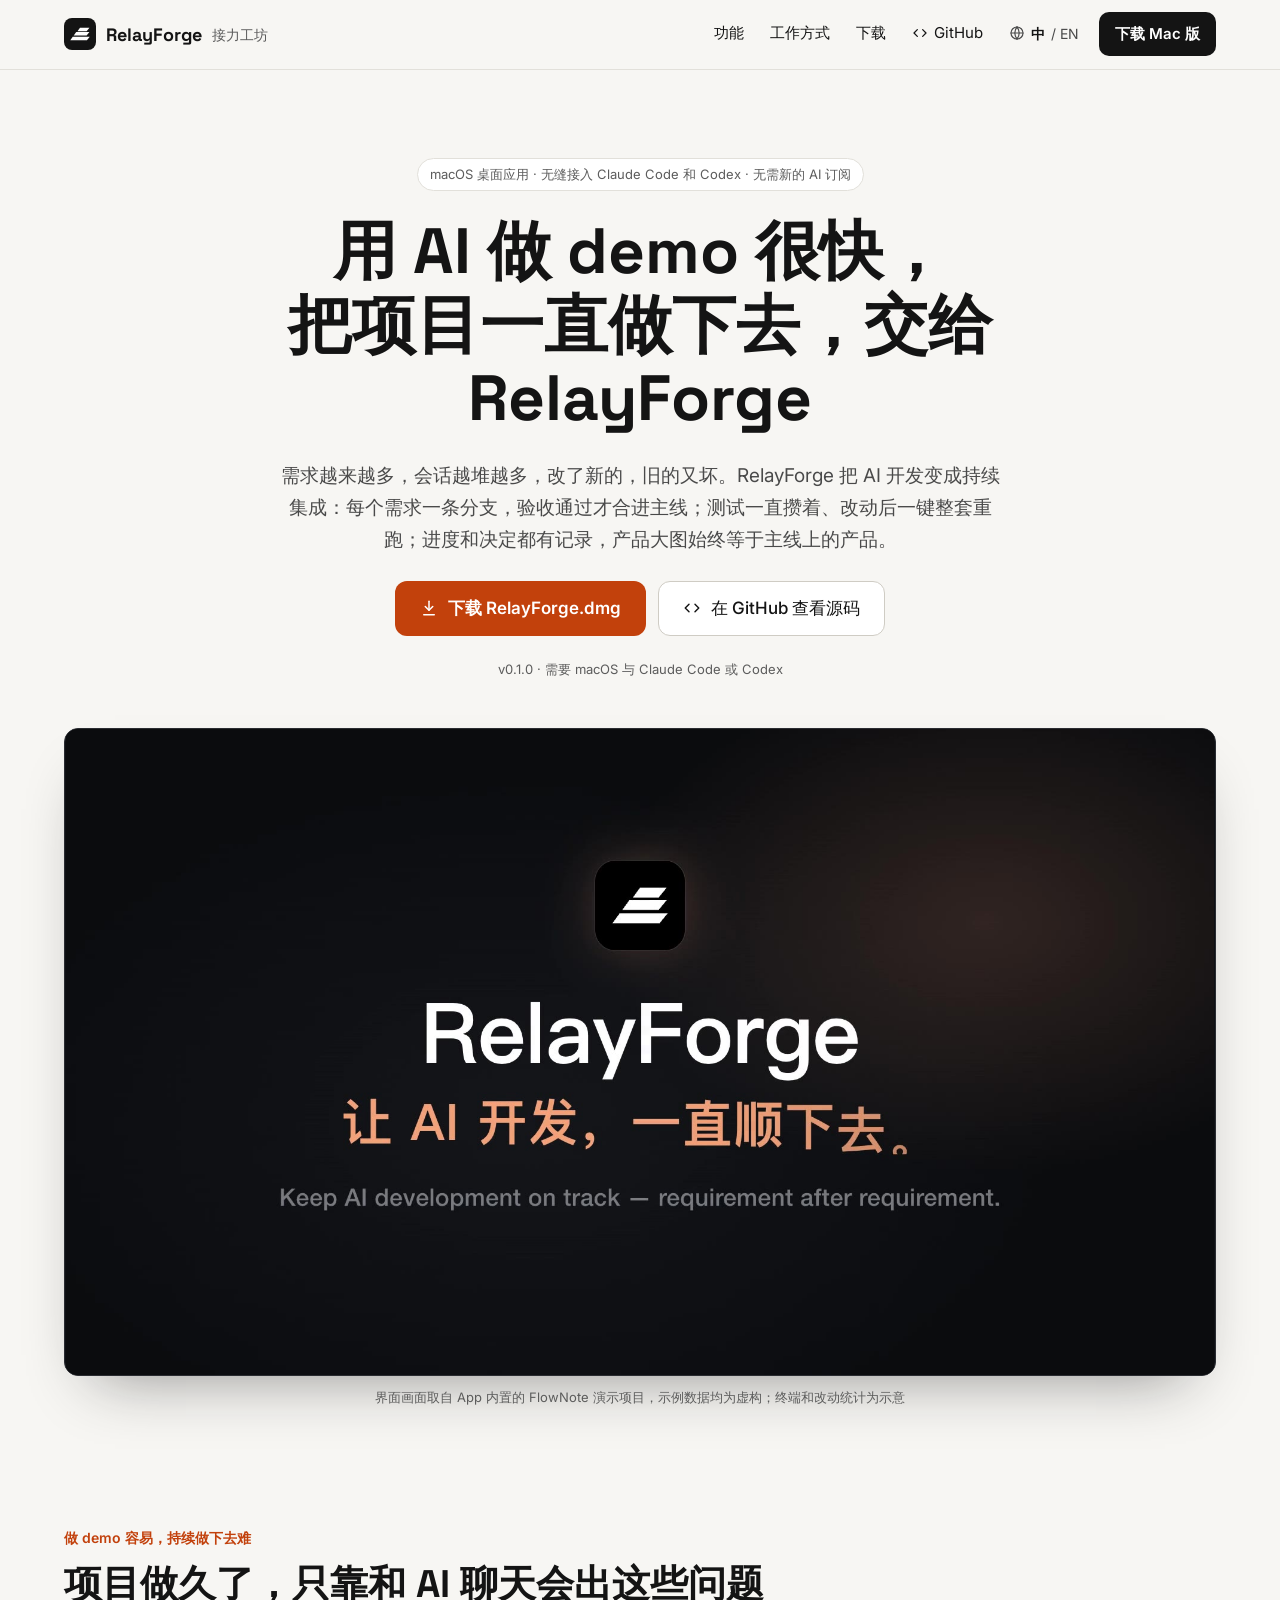
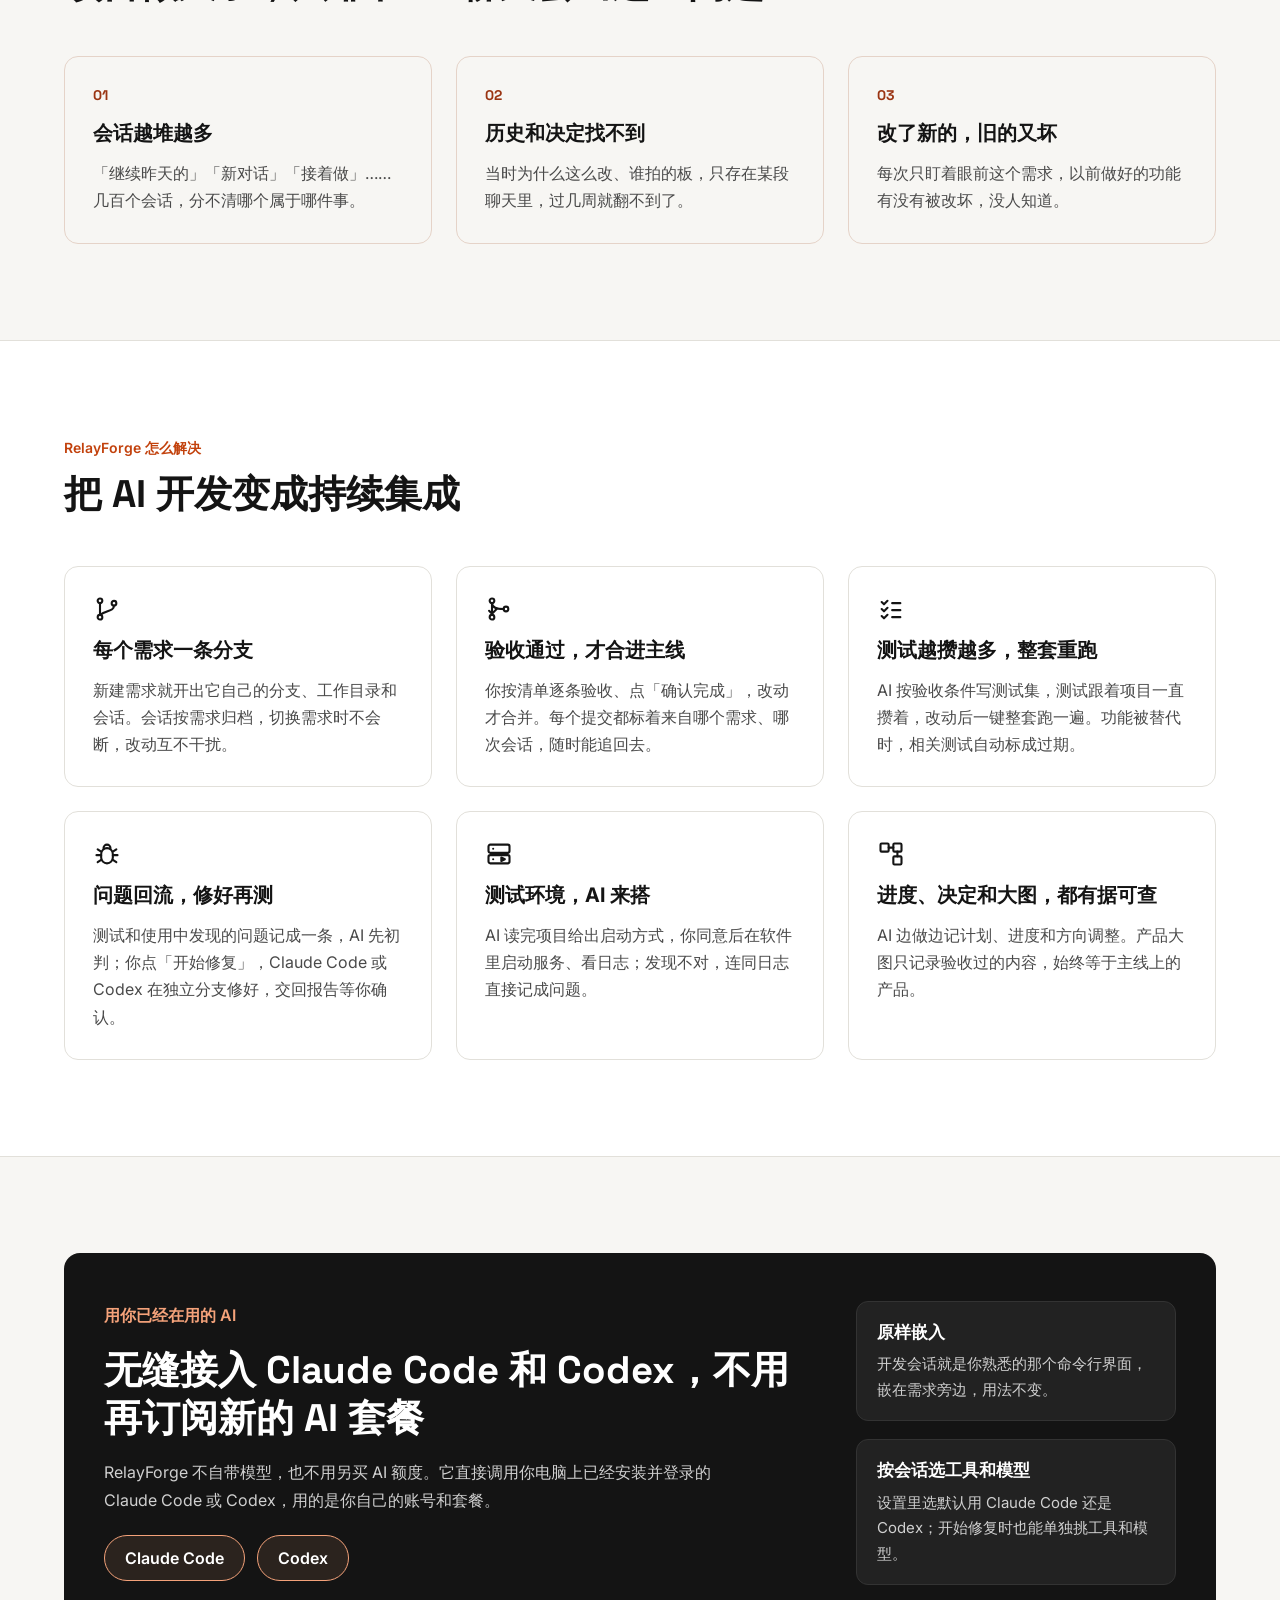
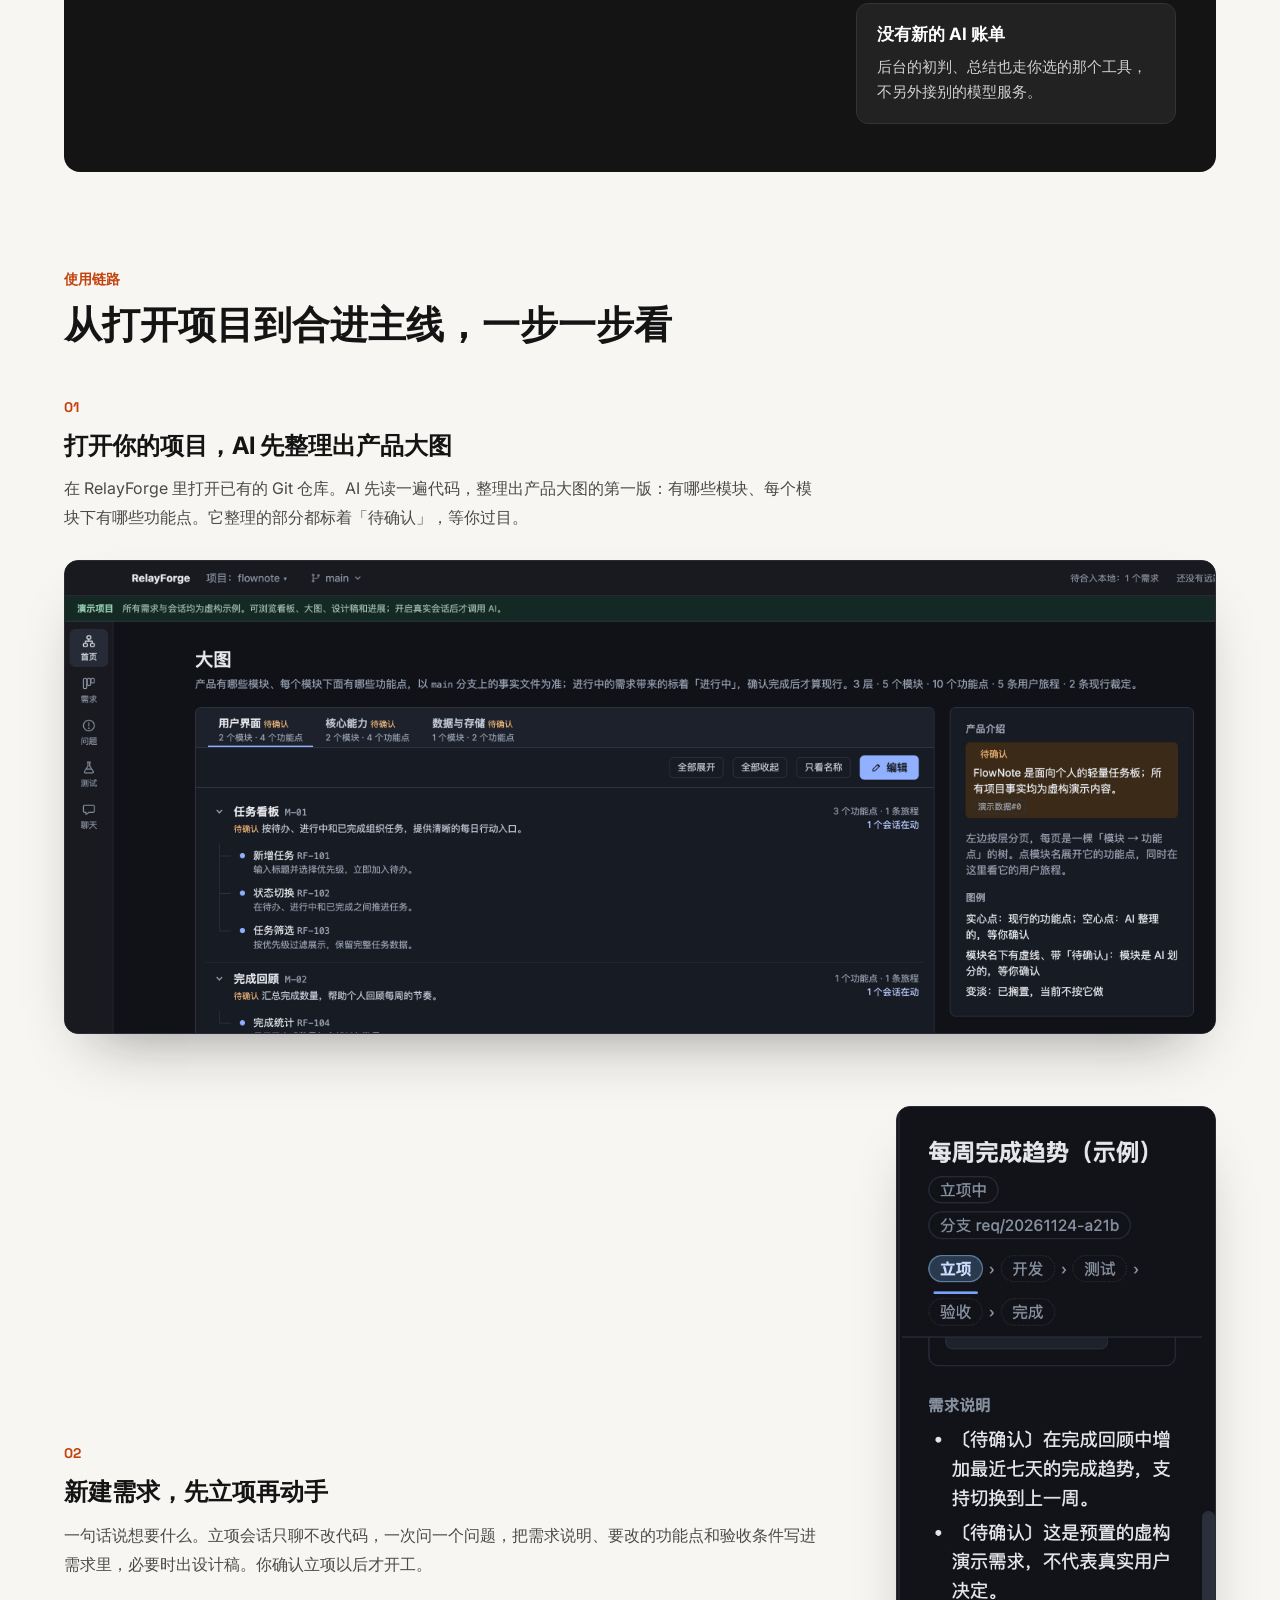
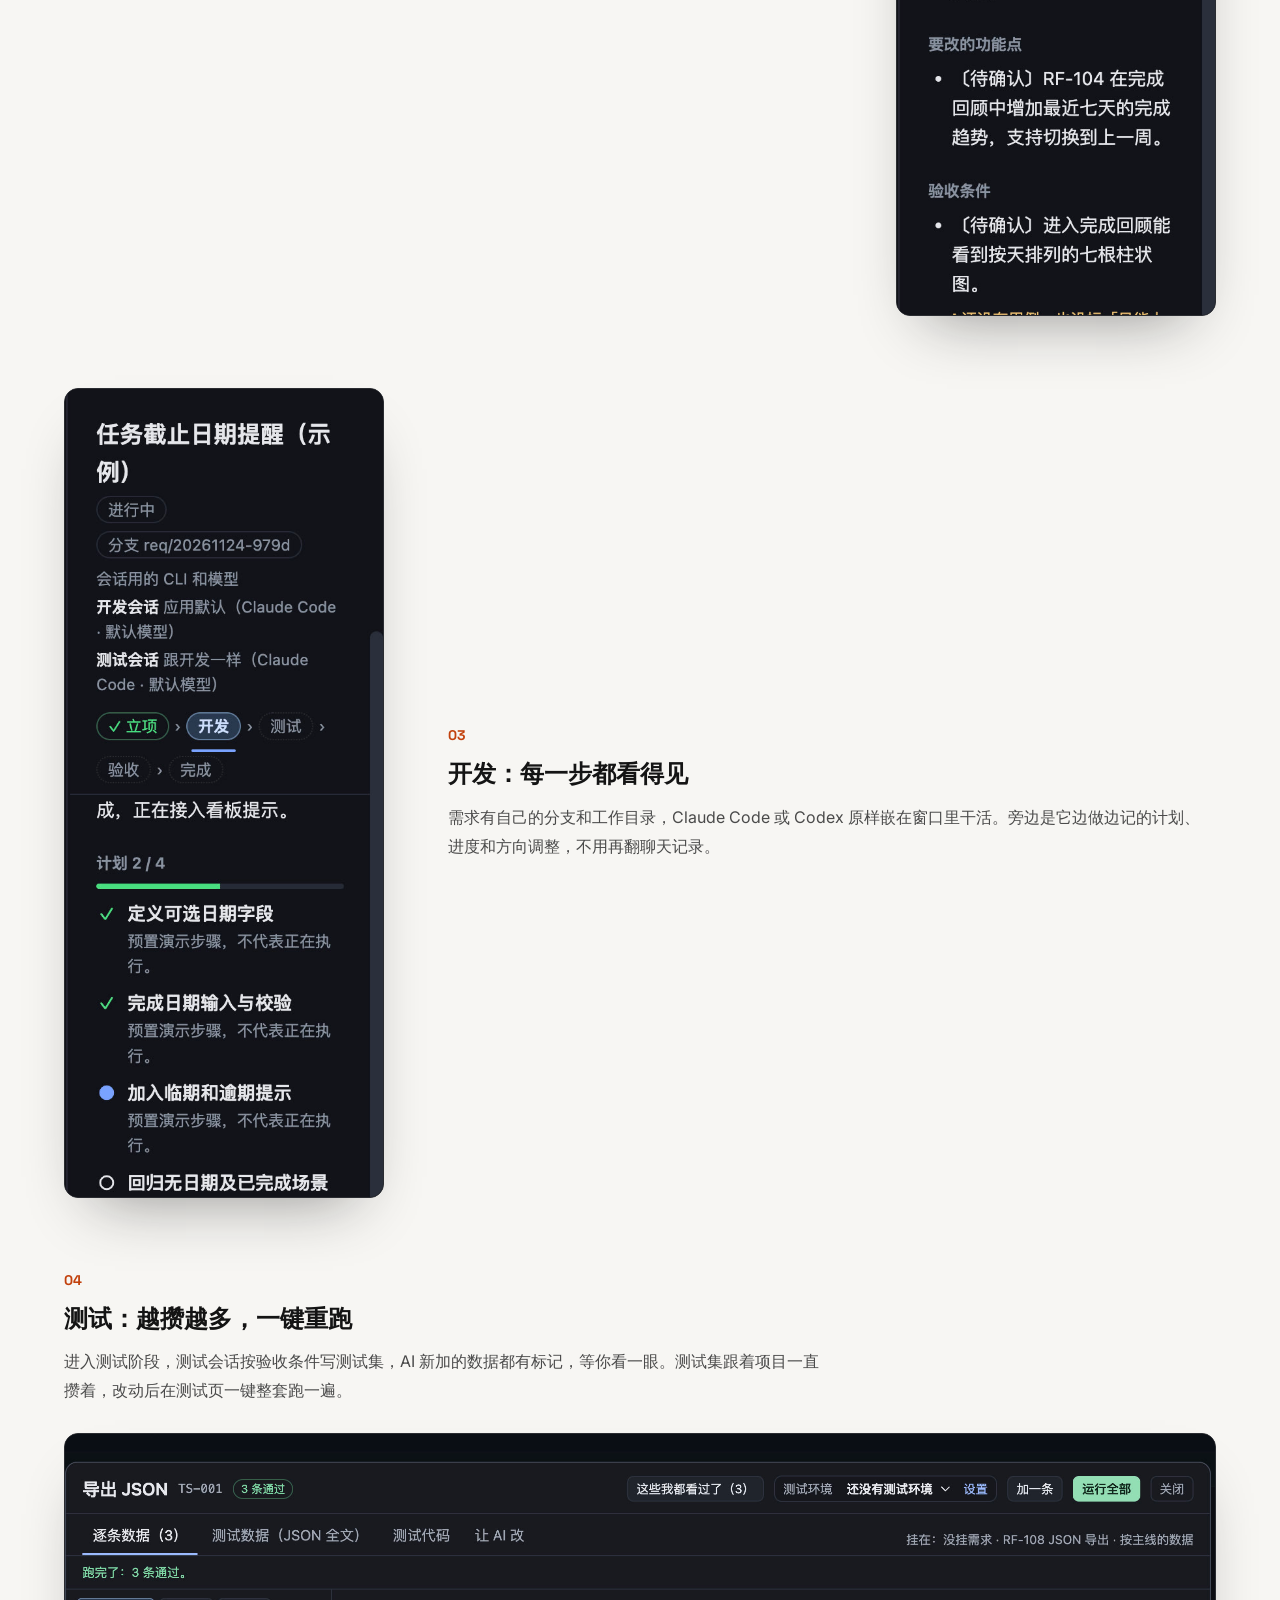
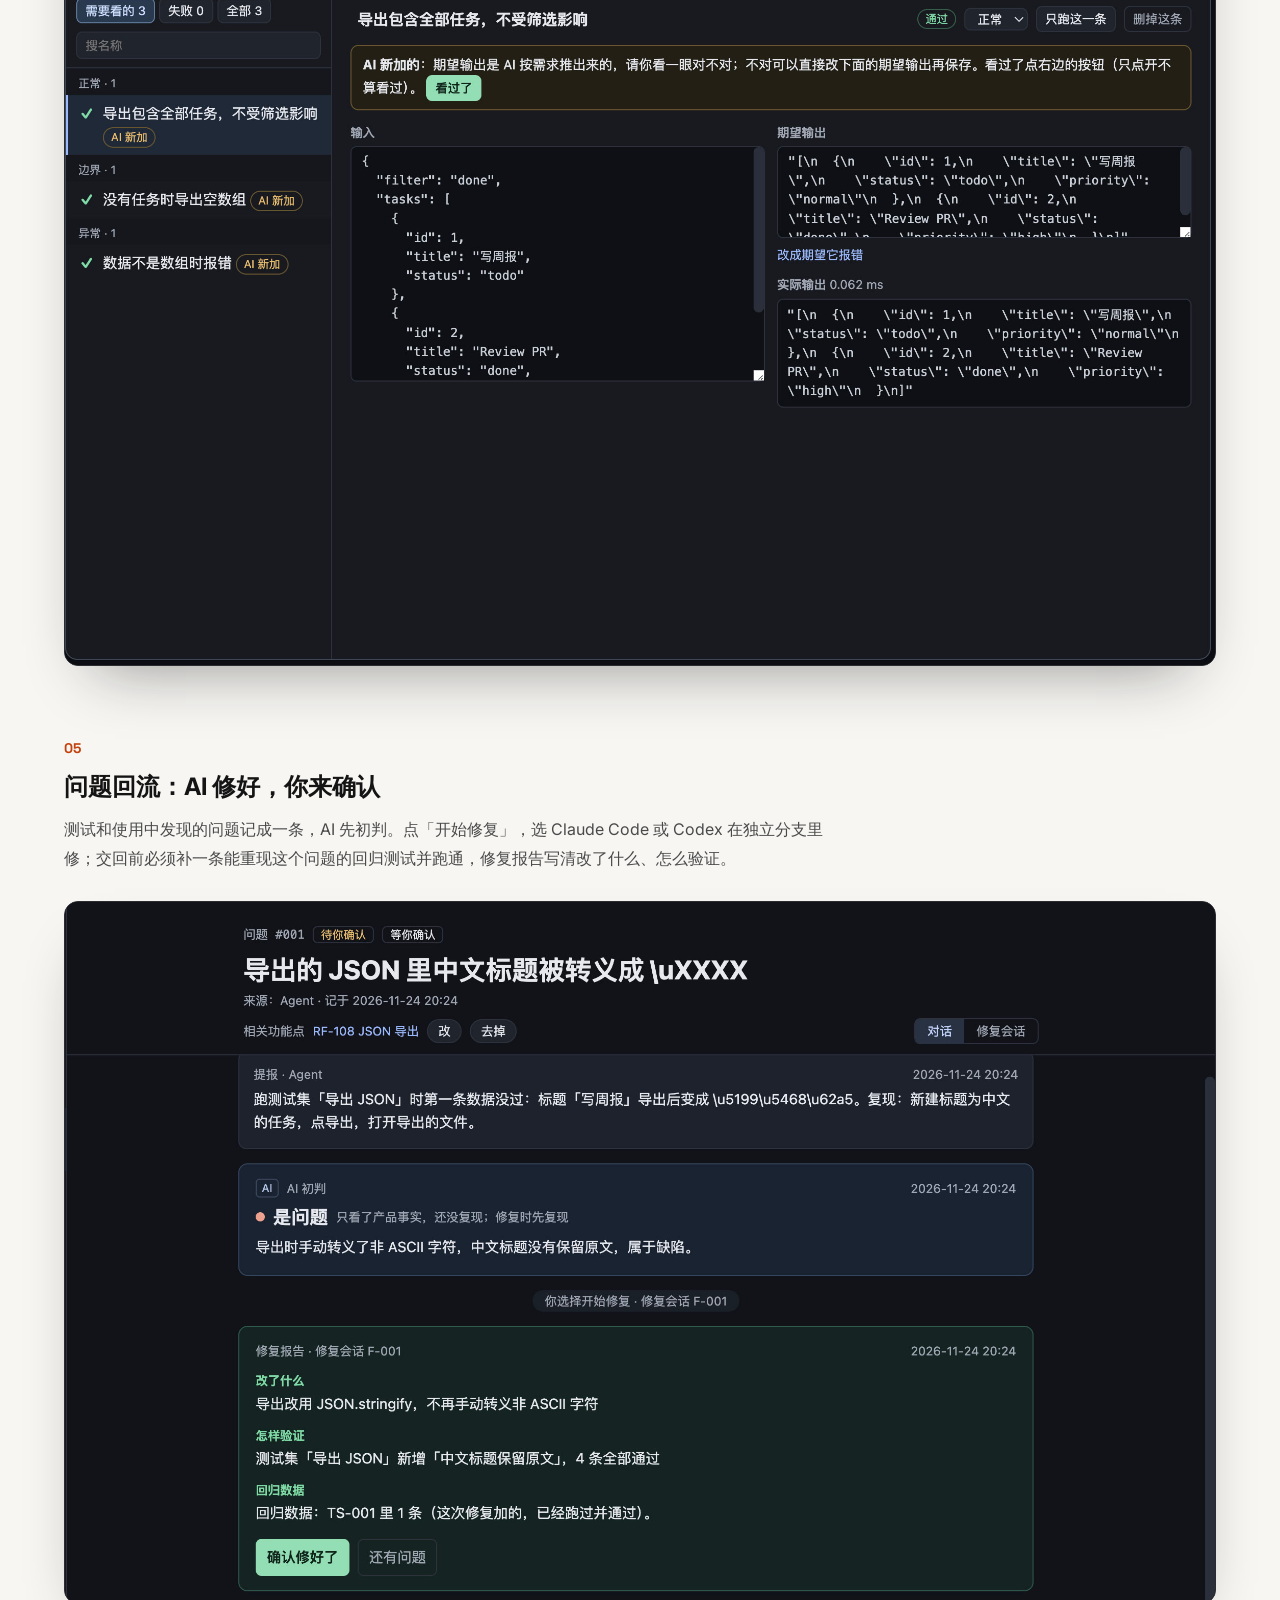
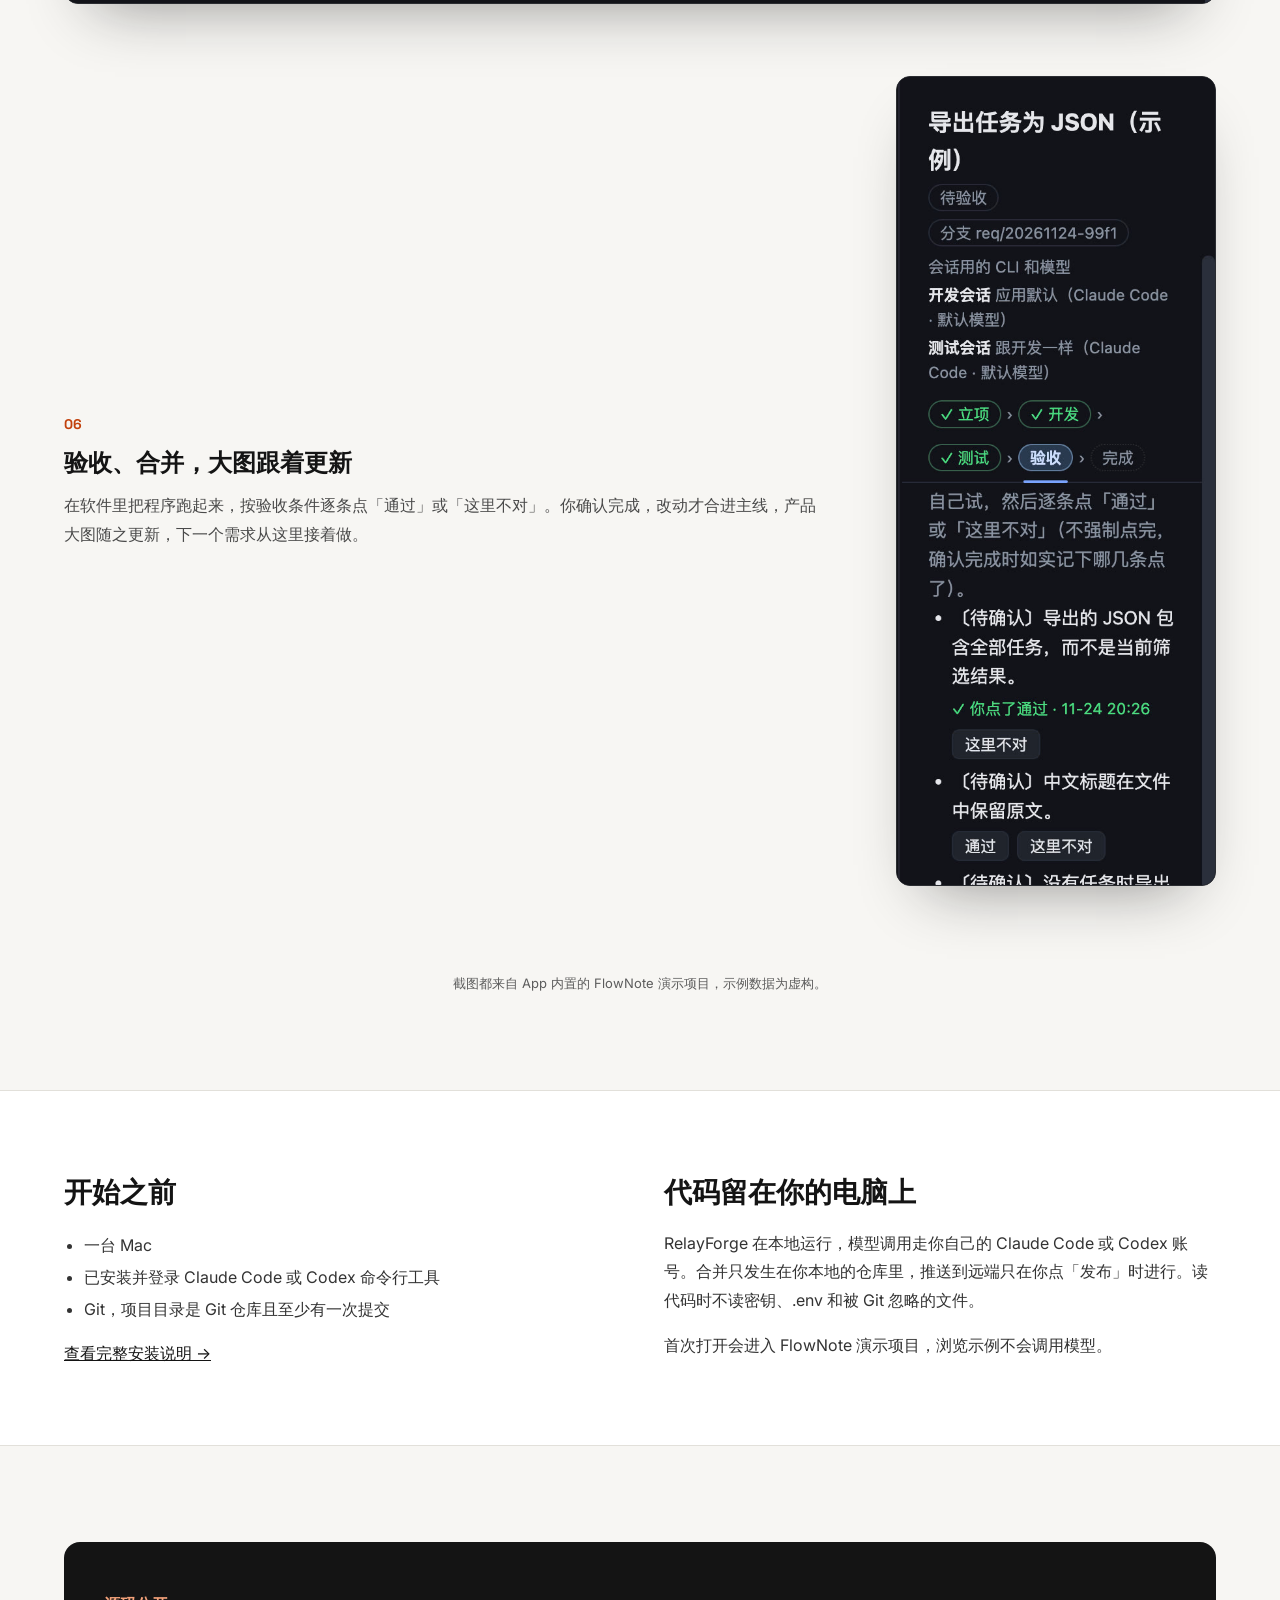
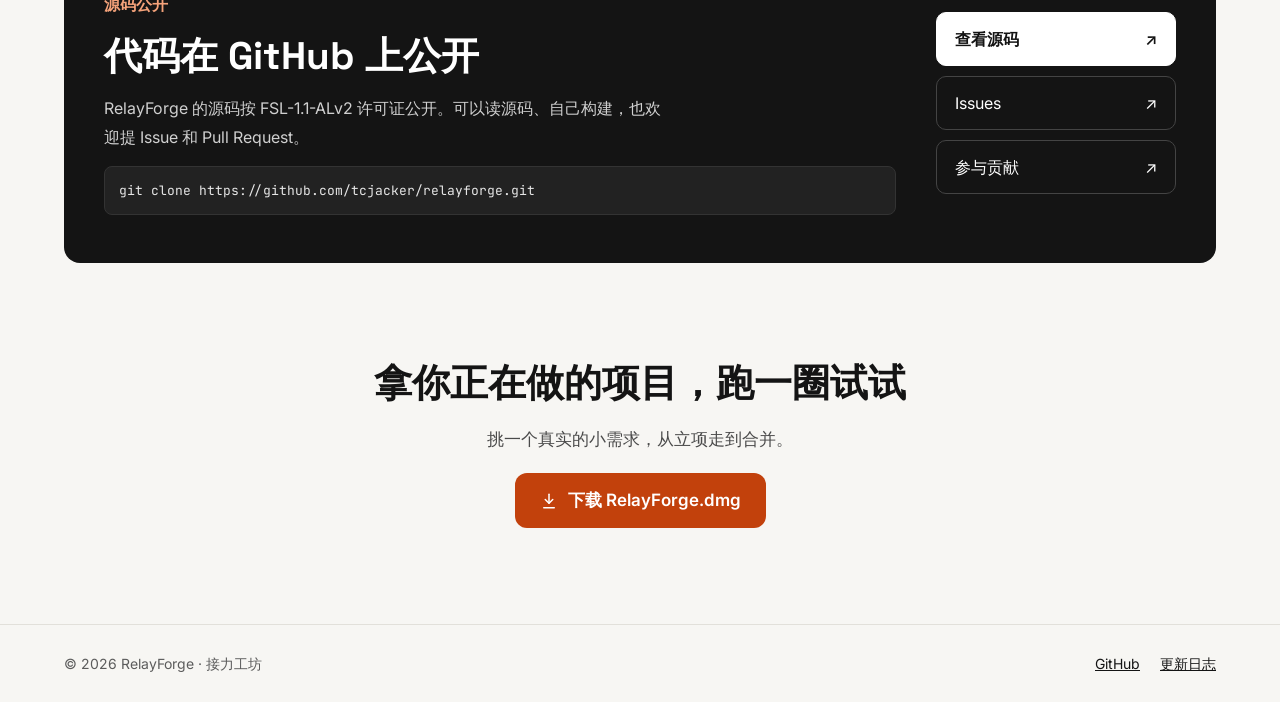
==== commit 6e406dce: "Publish RelayForge website Co-Authored-By: Claude Opus 5.5 <noreply@anthropic.com>" ====
--- a/index.html
+++ b/index.html
@@ -6,8 +6,8 @@
 <title>RelayForge · 让项目一直做下去：为 AI 持续开发而生的工作台</title>
 <meta name="description" content="用 Claude Code、Codex 做 demo 很快，把项目一直做下去才难。RelayForge 为持续开发而生，无缝接入你已经在用的 Claude Code 和 Codex，不用再订阅新的 AI 套餐：每个需求一条分支，验收通过才合进主线；测试越攒越多、改动后一键整套重跑；进度、决定和产品大图都有据可查。">
 <link rel="icon" href="/static/logo.svg" type="image/svg+xml">
-<link rel="alternate" hreflang="zh-CN" href="https://tcjacker.github.io/">
-<link rel="alternate" hreflang="en" href="https://tcjacker.github.io/en">
+<link rel="alternate" hreflang="zh-CN" href="https://relayforge.club/">
+<link rel="alternate" hreflang="en" href="https://relayforge.club/en">
 <link rel="preconnect" href="https://fonts.googleapis.com">
 <link rel="stylesheet" href="https://fonts.googleapis.com/css2?family=Inter:wght@400;500;600;700&family=Space+Grotesk:wght@500;700&family=JetBrains+Mono:wght@400;500&display=swap">
 <link rel="stylesheet" href="/static/site.css">
@@ -111,20 +111,99 @@
 
 <section id="flow" class="wrap section">
   <div class="section-head">
-    <p class="kicker">一圈一圈，持续迭代</p>
-    <h2 class="h2">每个需求都走完同一个闭环</h2>
-  </div>
-  <ol class="steps">
-    
-    <li><span class="num">01</span><h3>立项</h3><p>AI 只聊不改：一次问一个问题，把需求说明、要改的功能点和验收条件写清楚，必要时出设计稿。</p></li>
-    
-    <li><span class="num">02</span><h3>开发和测试</h3><p>你放行之后，AI 在需求自己的分支里写代码、记进展；进入测试阶段，测试会话按验收条件写测试、跑测试，有问题交回开发。</p></li>
-    
-    <li><span class="num">03</span><h3>验收和合并</h3><p>在软件里把程序跑起来，按清单亲手试一遍。你确认完成，改动才合进主线。</p></li>
-    
-    <li><span class="num">04</span><h3>更新大图，开始下一轮</h3><p>验收过的变化写进产品大图。下一个需求从最新的主线开始，旧功能的测试继续守着。</p></li>
+    <p class="kicker">使用链路</p>
+    <h2 class="h2">从打开项目到合进主线，一步一步看</h2>
+  </div>
+  
+  
+  <ol class="walk">
+    
+    
+    <li class="walk-step walk-wide">
+      <div class="walk-text">
+        <span class="num">01</span>
+        <h3>打开你的项目，AI 先整理出产品大图</h3>
+        <p>在 RelayForge 里打开已有的 Git 仓库。AI 先读一遍代码，整理出产品大图的第一版：有哪些模块、每个模块下有哪些功能点。它整理的部分都标着「待确认」，等你过目。</p>
+      </div>
+      <figure class="walk-shot">
+        <a href="/static/shots/step-map.jpg" target="_blank" rel="noopener">
+          <img src="/static/shots/step-map.jpg" width="1520" height="624" alt="产品大图：按层分页的模块和功能点，AI 整理的部分标着「待确认」" loading="lazy" decoding="async">
+        </a>
+      </figure>
+    </li>
+    
+    
+    <li class="walk-step walk-tall">
+      <div class="walk-text">
+        <span class="num">02</span>
+        <h3>新建需求，先立项再动手</h3>
+        <p>一句话说想要什么。立项会话只聊不改代码，一次问一个问题，把需求说明、要改的功能点和验收条件写进需求里，必要时出设计稿。你确认立项以后才开工。</p>
+      </div>
+      <figure class="walk-shot">
+        <a href="/static/shots/step-scope.jpg" target="_blank" rel="noopener">
+          <img src="/static/shots/step-scope.jpg" width="244" height="620" alt="立项中的需求：阶段、需求说明、要改的功能点和验收条件" loading="lazy" decoding="async">
+        </a>
+      </figure>
+    </li>
+    
+    
+    <li class="walk-step walk-tall">
+      <div class="walk-text">
+        <span class="num">03</span>
+        <h3>开发：每一步都看得见</h3>
+        <p>需求有自己的分支和工作目录，Claude Code 或 Codex 原样嵌在窗口里干活。旁边是它边做边记的计划、进度和方向调整，不用再翻聊天记录。</p>
+      </div>
+      <figure class="walk-shot">
+        <a href="/static/shots/step-build.jpg" target="_blank" rel="noopener">
+          <img src="/static/shots/step-build.jpg" width="244" height="620" alt="进行中的需求：计划 2/4，每一步的完成状态" loading="lazy" decoding="async">
+        </a>
+      </figure>
+    </li>
+    
+    
+    <li class="walk-step walk-wide">
+      <div class="walk-text">
+        <span class="num">04</span>
+        <h3>测试：越攒越多，一键重跑</h3>
+        <p>进入测试阶段，测试会话按验收条件写测试集，AI 新加的数据都有标记，等你看一眼。测试集跟着项目一直攒着，改动后在测试页一键整套跑一遍。</p>
+      </div>
+      <figure class="walk-shot">
+        <a href="/static/shots/step-tests.jpg" target="_blank" rel="noopener">
+          <img src="/static/shots/step-tests.jpg" width="1124" height="812" alt="测试集查看器：3 条全部通过，每条标着「AI 新加」" loading="lazy" decoding="async">
+        </a>
+      </figure>
+    </li>
+    
+    
+    <li class="walk-step walk-wide">
+      <div class="walk-text">
+        <span class="num">05</span>
+        <h3>问题回流：AI 修好，你来确认</h3>
+        <p>测试和使用中发现的问题记成一条，AI 先初判。点「开始修复」，选 Claude Code 或 Codex 在独立分支里修；交回前必须补一条能重现这个问题的回归测试并跑通，修复报告写清改了什么、怎么验证。</p>
+      </div>
+      <figure class="walk-shot">
+        <a href="/static/shots/step-fix.jpg" target="_blank" rel="noopener">
+          <img src="/static/shots/step-fix.jpg" width="1128" height="688" alt="一条 AI 记下的问题：AI 初判、修复报告、回归数据和「确认修好了」" loading="lazy" decoding="async">
+        </a>
+      </figure>
+    </li>
+    
+    
+    <li class="walk-step walk-tall">
+      <div class="walk-text">
+        <span class="num">06</span>
+        <h3>验收、合并，大图跟着更新</h3>
+        <p>在软件里把程序跑起来，按验收条件逐条点「通过」或「这里不对」。你确认完成，改动才合进主线，产品大图随之更新，下一个需求从这里接着做。</p>
+      </div>
+      <figure class="walk-shot">
+        <a href="/static/shots/step-accept.jpg" target="_blank" rel="noopener">
+          <img src="/static/shots/step-accept.jpg" width="244" height="620" alt="待验收的需求：逐条验收，已通过的条目带时间" loading="lazy" decoding="async">
+        </a>
+      </figure>
+    </li>
     
   </ol>
+  <p class="caption walk-note">截图都来自 App 内置的 FlowNote 演示项目，示例数据为虚构。</p>
 </section>
 
 <section class="band">
--- a/static/site.css
+++ b/static/site.css
@@ -290,3 +290,28 @@
 .spam-text { font-size: 14px; }
 .spam-actions { display: flex; flex-wrap: wrap; gap: 8px; }
 .spam-actions .btn-sm { min-height: 36px; padding: 6px 12px; font-size: 14px; }
+/* 使用链路：每一步一张截图 */
+.walk { margin: 0; padding: 0; list-style: none; display: flex; flex-direction: column; gap: 72px; }
+.walk-step { display: grid; gap: 28px; align-items: center; }
+.walk-text { display: flex; flex-direction: column; gap: 12px; max-width: 760px; }
+.walk-text .num { font-family: var(--display); font-size: 14px; font-weight: 700; color: var(--accent); }
+.walk-text h3 { font-size: 24px; line-height: 1.35; }
+.walk-text p { font-size: 16px; line-height: 1.8; color: var(--muted); }
+.walk-shot { margin: 0; }
+.walk-shot a { display: block; border-radius: 14px; overflow: hidden; border: 1px solid #2A2C31; background: #111318;
+               box-shadow: 0 30px 60px -30px rgba(20,20,20,.45); }
+.walk-shot img { display: block; width: 100%; height: auto; }
+/* 宽图：文字在上，图占满整行 */
+.walk-wide { grid-template-columns: 1fr; }
+/* 竖图（右侧面板）：和文字并排，左右交替 */
+.walk-tall { grid-template-columns: minmax(0, 1fr) minmax(0, 320px); column-gap: 64px; }
+.walk-tall .walk-shot { justify-self: center; width: 100%; max-width: 320px; }
+.walk-tall:nth-child(3) .walk-text { order: 2; }
+.walk-tall:nth-child(3) { grid-template-columns: minmax(0, 320px) minmax(0, 1fr); }
+@media (max-width: 760px) {
+  .walk { gap: 56px; }
+  .walk-tall, .walk-tall:nth-child(3) { grid-template-columns: 1fr; }
+  .walk-tall:nth-child(3) .walk-text { order: 0; }
+  .walk-tall .walk-shot { max-width: 300px; }
+}
+.walk-note { margin-top: 40px; }
